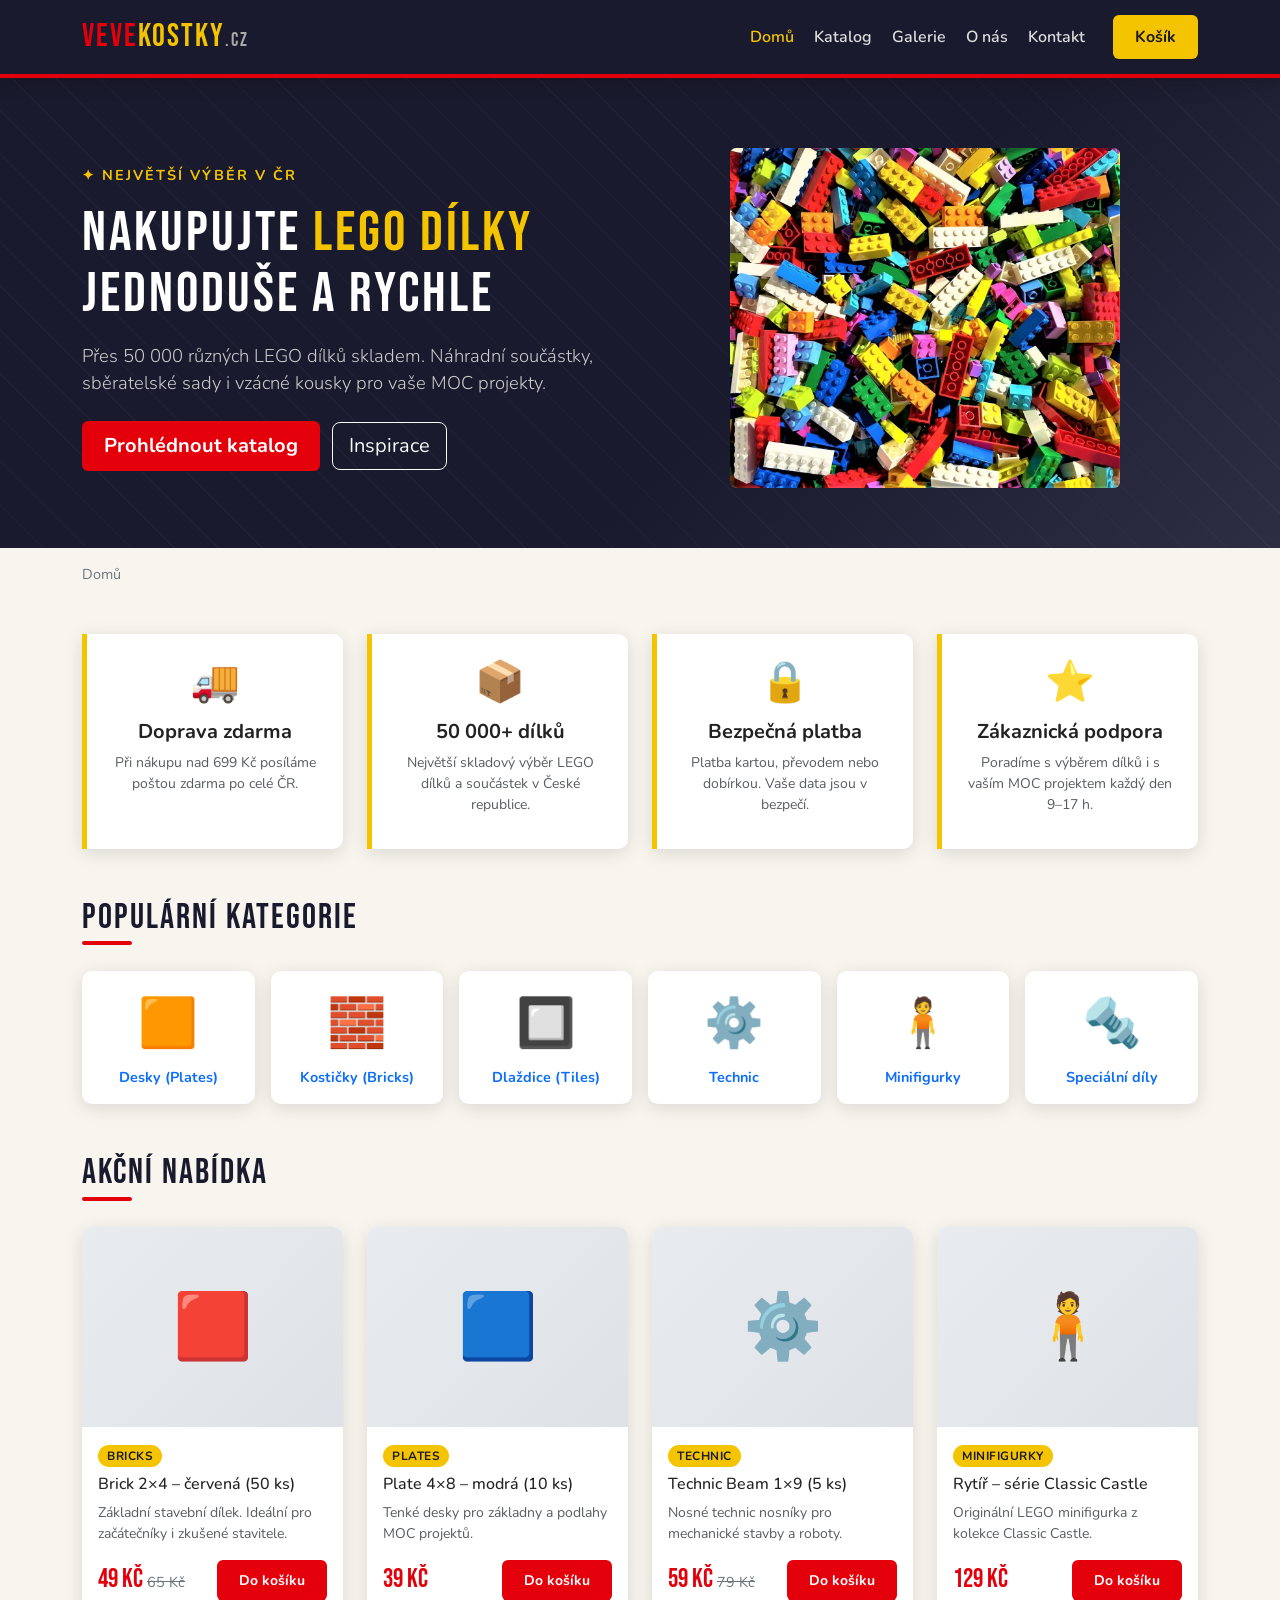
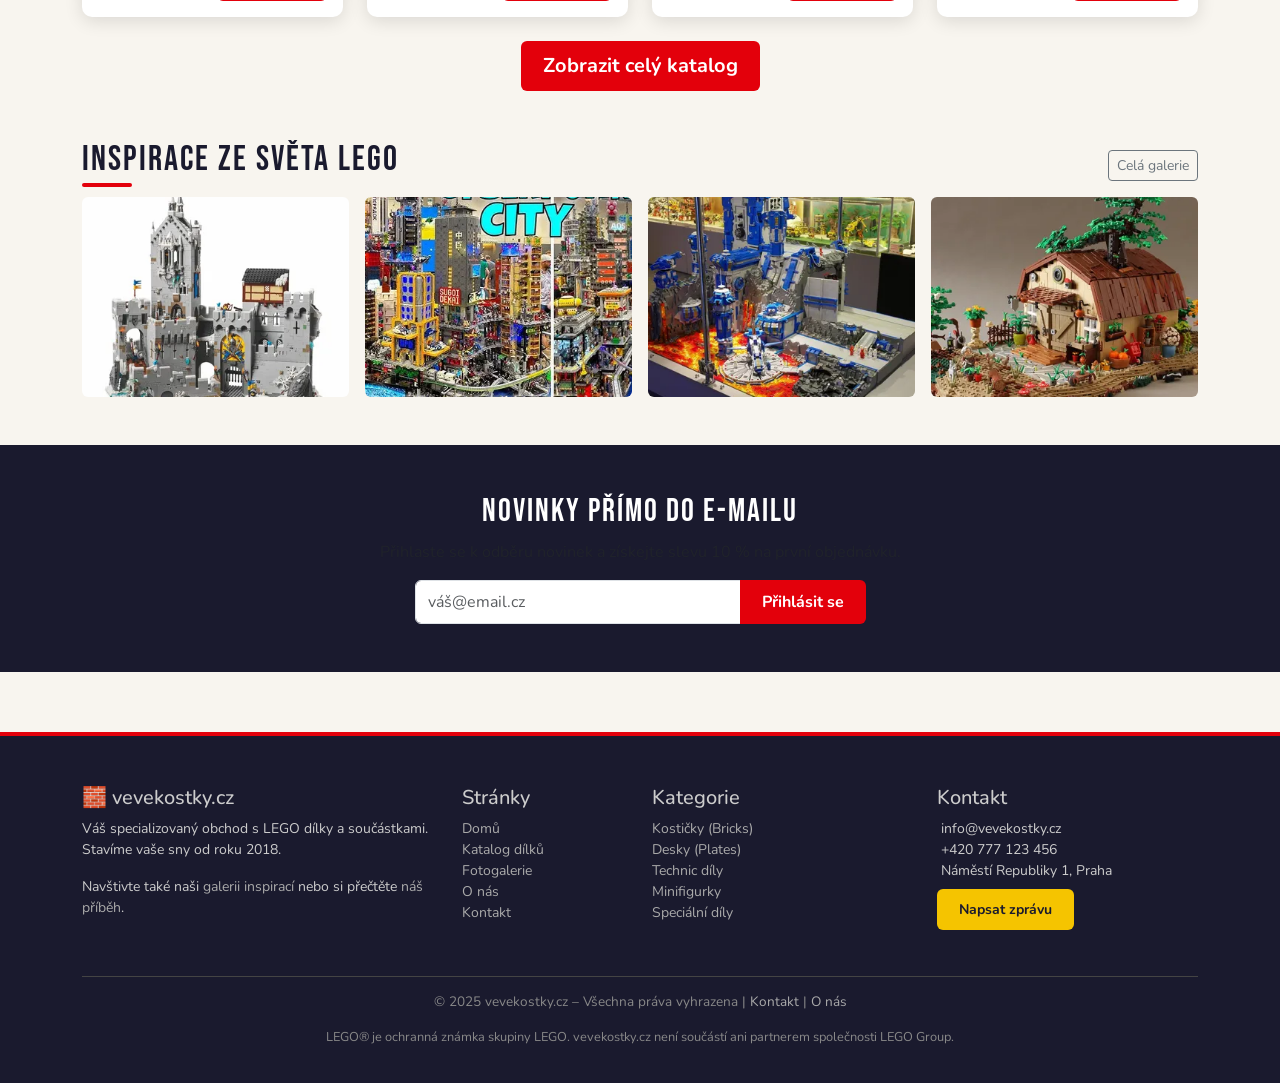
==== index.html @ d8d870cd "Initial commit" ====
<!DOCTYPE html>
<html lang="cs">
<head>
  <meta charset="UTF-8">
  <meta name="viewport" content="width=device-width, initial-scale=1.0">
  <title>vevekostky.cz – Váš obchod s LEGO dílky a sadami</title>
  <meta name="description" content="vevekostky.cz je český online obchod s LEGO dílky, náhradními součástkami a originálními sadami. Najděte dílek, který vám chybí!">
  <meta name="keywords" content="LEGO dílky, LEGO součástky, koupit LEGO, náhradní LEGO díly, vevekostky, LEGO eshop, LEGO obchod">
  <meta name="author" content="vevekostky.cz">
  <link rel="canonical" href="https://www.vevekostky.cz/index.html">

  <!-- CSS -->
  <link href="css/bootstrap.min.css" rel="stylesheet">
  <link href="css/bootstrap-icons.min.css" rel="stylesheet">
  <link href="css/style.css" rel="stylesheet">
</head>
<body>

<!-- NAVBAR -->
<nav class="navbar navbar-expand-lg sticky-top shadow">
  <div class="container">
    <a class="navbar-brand" href="index.html"><span>veve</span>kostky<small style="font-size:.6em;color:#aaa;">.cz</small></a>
    <button class="navbar-toggler bg-light" type="button" data-bs-toggle="collapse" data-bs-target="#mainNav">
      <span class="navbar-toggler-icon"></span>
    </button>
    <div class="collapse navbar-collapse" id="mainNav">
      <ul class="navbar-nav ms-auto align-items-lg-center gap-lg-1">
        <li class="nav-item"><a class="nav-link active" href="index.html"><i class="bi bi-house-door"></i> Domů</a></li>
        <li class="nav-item"><a class="nav-link" href="katalog-dilku.html"><i class="bi bi-grid"></i> Katalog</a></li>
        <li class="nav-item"><a class="nav-link" href="fotogalerie.html"><i class="bi bi-images"></i> Galerie</a></li>
        <li class="nav-item"><a class="nav-link" href="o-nas.html"><i class="bi bi-people"></i> O nás</a></li>
        <li class="nav-item"><a class="nav-link" href="kontakt.html"><i class="bi bi-envelope"></i> Kontakt</a></li>
        <li class="nav-item ms-lg-3">
          <a href="katalog-dilku.html" class="btn btn-yellow position-relative">
            <i class="bi bi-cart3"></i> Košík
            <span id="veve-cart-count" class="position-absolute top-0 start-100 translate-middle badge rounded-pill bg-danger" style="display:none;">0</span>
          </a>
        </li>
      </ul>
    </div>
  </div>
</nav>

<!-- HERO -->
<section class="hero">
  <div class="container position-relative">
    <div class="row align-items-center">
      <div class="col-lg-6">
        <p class="text-uppercase" style="color:var(--veve-yellow);font-weight:700;letter-spacing:2px;font-size:.9rem;">✦ Největší výběr v ČR</p>
        <h1>Nakupujte <span>LEGO dílky</span> jednoduše a rychle</h1>
        <p class="lead mt-3 mb-4">Přes 50 000 různých LEGO dílků skladem. Náhradní součástky, sběratelské sady i vzácné kousky pro vaše MOC projekty.</p>
        <a href="katalog-dilku.html" class="btn btn-veve btn-lg me-2"><i class="bi bi-grid-fill"></i> Prohlédnout katalog</a>
        <a href="fotogalerie.html" class="btn btn-outline-light btn-lg">Inspirace <i class="bi bi-arrow-right"></i></a>
      </div>
      <div class="col-lg-6 text-center mt-4 mt-lg-0">
        <img src="img/Dilky-lego.webp" alt="Ilustrace LEGO dílků" class="img-fluid rounded" style="max-height:340px;object-fit:contain;">
      </div>
    </div>
  </div>
</section>

<!-- BREADCRUMB -->
<div class="container mt-3">
  <nav aria-label="breadcrumb">
    <ol class="breadcrumb">
      <li class="breadcrumb-item active">Domů</li>
    </ol>
  </nav>
</div>

<!-- VÝHODY -->
<section class="container my-5">
  <div class="row g-4 text-center">
    <div class="col-sm-6 col-lg-3">
      <div class="highlight-box h-100">
        <div style="font-size:2.5rem;">🚚</div>
        <h2 class="h5 mt-2 fw-bold">Doprava zdarma</h2>
        <p class="text-muted small">Při nákupu nad 699 Kč posíláme poštou zdarma po celé ČR.</p>
      </div>
    </div>
    <div class="col-sm-6 col-lg-3">
      <div class="highlight-box h-100">
        <div style="font-size:2.5rem;">📦</div>
        <h2 class="h5 mt-2 fw-bold">50 000+ dílků</h2>
        <p class="text-muted small">Největší skladový výběr LEGO dílků a součástek v České republice.</p>
      </div>
    </div>
    <div class="col-sm-6 col-lg-3">
      <div class="highlight-box h-100">
        <div style="font-size:2.5rem;">🔒</div>
        <h2 class="h5 mt-2 fw-bold">Bezpečná platba</h2>
        <p class="text-muted small">Platba kartou, převodem nebo dobírkou. Vaše data jsou v bezpečí.</p>
      </div>
    </div>
    <div class="col-sm-6 col-lg-3">
      <div class="highlight-box h-100">
        <div style="font-size:2.5rem;">⭐</div>
        <h2 class="h5 mt-2 fw-bold">Zákaznická podpora</h2>
        <p class="text-muted small">Poradíme s výběrem dílků i s vaším MOC projektem každý den 9–17 h.</p>
      </div>
    </div>
  </div>
</section>

<!-- POPULÁRNÍ KATEGORIE -->
<section class="container my-5">
  <h2 class="section-title">Populární kategorie</h2>
  <div class="row g-3">
    <div class="col-6 col-md-4 col-lg-2">
      <a href="katalog-dilku.html?cat=plates" class="text-decoration-none">
        <div class="product-card text-center p-3">
          <div style="font-size:3rem;">🟧</div>
          <p class="fw-bold mt-2 mb-0" style="font-size:.9rem;">Desky (Plates)</p>
        </div>
      </a>
    </div>
    <div class="col-6 col-md-4 col-lg-2">
      <a href="katalog-dilku.html?cat=bricks" class="text-decoration-none">
        <div class="product-card text-center p-3">
          <div style="font-size:3rem;">🧱</div>
          <p class="fw-bold mt-2 mb-0" style="font-size:.9rem;">Kostičky (Bricks)</p>
        </div>
      </a>
    </div>
    <div class="col-6 col-md-4 col-lg-2">
      <a href="katalog-dilku.html?cat=tiles" class="text-decoration-none">
        <div class="product-card text-center p-3">
          <div style="font-size:3rem;">🔲</div>
          <p class="fw-bold mt-2 mb-0" style="font-size:.9rem;">Dlaždice (Tiles)</p>
        </div>
      </a>
    </div>
    <div class="col-6 col-md-4 col-lg-2">
      <a href="katalog-dilku.html?cat=technic" class="text-decoration-none">
        <div class="product-card text-center p-3">
          <div style="font-size:3rem;">⚙️</div>
          <p class="fw-bold mt-2 mb-0" style="font-size:.9rem;">Technic</p>
        </div>
      </a>
    </div>
    <div class="col-6 col-md-4 col-lg-2">
      <a href="katalog-dilku.html?cat=minifigs" class="text-decoration-none">
        <div class="product-card text-center p-3">
          <div style="font-size:3rem;">🧍</div>
          <p class="fw-bold mt-2 mb-0" style="font-size:.9rem;">Minifigurky</p>
        </div>
      </a>
    </div>
    <div class="col-6 col-md-4 col-lg-2">
      <a href="katalog-dilku.html?cat=special" class="text-decoration-none">
        <div class="product-card text-center p-3">
          <div style="font-size:3rem;">🔩</div>
          <p class="fw-bold mt-2 mb-0" style="font-size:.9rem;">Speciální díly</p>
        </div>
      </a>
    </div>
  </div>
</section>

<!-- AKČNÍ PRODUKTY -->
<section class="container my-5">
  <h2 class="section-title">Akční nabídka</h2>
  <div class="row g-4">

    <div class="col-sm-6 col-lg-3">
      <div class="product-card h-100">
        <div class="card-img-placeholder">🟥</div>
        <div class="p-3">
          <span class="badge-cat">Bricks</span>
          <h3 class="h6 mt-2">Brick 2×4 – červená (50 ks)</h3>
          <p class="text-muted small">Základní stavební dílek. Ideální pro začátečníky i zkušené stavitele.</p>
          <div class="d-flex align-items-center justify-content-between mt-auto">
            <div><span class="price">49 Kč</span> <span class="price-old">65 Kč</span></div>
            <button class="btn btn-veve btn-sm veve-add-to-cart">Do košíku</button>
          </div>
        </div>
      </div>
    </div>

    <div class="col-sm-6 col-lg-3">
      <div class="product-card h-100">
        <div class="card-img-placeholder">🟦</div>
        <div class="p-3">
          <span class="badge-cat">Plates</span>
          <h3 class="h6 mt-2">Plate 4×8 – modrá (10 ks)</h3>
          <p class="text-muted small">Tenké desky pro základny a podlahy MOC projektů.</p>
          <div class="d-flex align-items-center justify-content-between mt-auto">
            <div><span class="price">39 Kč</span></div>
            <button class="btn btn-veve btn-sm veve-add-to-cart">Do košíku</button>
          </div>
        </div>
      </div>
    </div>

    <div class="col-sm-6 col-lg-3">
      <div class="product-card h-100">
        <div class="card-img-placeholder">⚙️</div>
        <div class="p-3">
          <span class="badge-cat">Technic</span>
          <h3 class="h6 mt-2">Technic Beam 1×9 (5 ks)</h3>
          <p class="text-muted small">Nosné technic nosníky pro mechanické stavby a roboty.</p>
          <div class="d-flex align-items-center justify-content-between mt-auto">
            <div><span class="price">59 Kč</span> <span class="price-old">79 Kč</span></div>
            <button class="btn btn-veve btn-sm veve-add-to-cart">Do košíku</button>
          </div>
        </div>
      </div>
    </div>

    <div class="col-sm-6 col-lg-3">
      <div class="product-card h-100">
        <div class="card-img-placeholder">🧍</div>
        <div class="p-3">
          <span class="badge-cat">Minifigurky</span>
          <h3 class="h6 mt-2">Rytíř – série Classic Castle</h3>
          <p class="text-muted small">Originální LEGO minifigurka z kolekce Classic Castle.</p>
          <div class="d-flex align-items-center justify-content-between mt-auto">
            <div><span class="price">129 Kč</span></div>
            <button class="btn btn-veve btn-sm veve-add-to-cart">Do košíku</button>
          </div>
        </div>
      </div>
    </div>

  </div>
  <div class="text-center mt-4">
    <a href="katalog-dilku.html" class="btn btn-veve btn-lg">Zobrazit celý katalog <i class="bi bi-arrow-right"></i></a>
  </div>
</section>

<!-- FOTOGALERIE PREVIEW -->
<section class="container my-5">
  <div class="d-flex justify-content-between align-items-end mb-3">
    <h2 class="section-title mb-0">Inspirace ze světa LEGO</h2>
    <a href="fotogalerie.html" class="btn btn-outline-secondary btn-sm">Celá galerie <i class="bi bi-arrow-right"></i></a>
  </div>
  <div class="row g-3">
    <div class="col-6 col-md-3">
      <img class="lazy img-fluid rounded" style="width:100%;height:200px;object-fit:cover;"
           loading="lazy"
           data-src="img/gallery/thumbs/medieval-castle.webp" src="[data-uri]"
           alt="LEGO hrad – MOC stavba">
    </div>
    <div class="col-6 col-md-3">
      <img class="lazy img-fluid rounded" style="width:100%;height:200px;object-fit:cover;"
           loading="lazy"
           data-src="img/gallery/thumbs/cyberpunk-lego.webp" src="[data-uri]"
           alt="LEGO cyberpunk město">
    </div>
    <div class="col-6 col-md-3">
      <img class="lazy img-fluid rounded" style="width:100%;height:200px;object-fit:cover;"
           loading="lazy"
           data-src="img/gallery/thumbs/scifi-bastion.webp" src="[data-uri]"
           alt="LEGO vesmírná stanice">
    </div>
    <div class="col-6 col-md-3">
      <img class="lazy img-fluid rounded" style="width:100%;height:200px;object-fit:cover;"
           loading="lazy"
           data-src="img/gallery/thumbs/Garden-barn.webp" src="[data-uri]"
           alt="LEGO zahrada – podzimní MOC">
    </div>
  </div>
</section>

<!-- NEWSLETTER -->
<section class="py-5" style="background:var(--veve-dark);">
  <div class="container text-center text-white">
    <h2 style="font-family:'Bebas Neue',sans-serif;font-size:2rem;letter-spacing:2px;">Novinky přímo do e-mailu</h2>
    <p class="text-muted mb-3">Přihlaste se k odběru novinek a získejte slevu 10 % na první objednávku.</p>
    <div class="row justify-content-center">
      <div class="col-md-5">
        <div class="input-group">
          <input type="email" class="form-control" placeholder="váš@email.cz">
          <button class="btn btn-veve">Přihlásit se</button>
        </div>
      </div>
    </div>
  </div>
</section>

<!-- FOOTER -->
<footer>
  <div class="container">
    <div class="row g-4">
      <div class="col-md-4">
        <h3 class="h5">🧱 vevekostky.cz</h3>
        <p class="small">Váš specializovaný obchod s LEGO dílky a součástkami. Stavíme vaše sny od roku 2018.</p>
        <p class="small">Navštivte také naši <a href="fotogalerie.html">galerii inspirací</a> nebo si přečtěte <a href="o-nas.html">náš příběh</a>.</p>
      </div>
      <div class="col-md-2">
        <h3 class="h5">Stránky</h3>
        <ul class="list-unstyled small">
          <li><a href="index.html">Domů</a></li>
          <li><a href="katalog-dilku.html">Katalog dílků</a></li>
          <li><a href="fotogalerie.html">Fotogalerie</a></li>
          <li><a href="o-nas.html">O nás</a></li>
          <li><a href="kontakt.html">Kontakt</a></li>
        </ul>
      </div>
      <div class="col-md-3">
        <h3 class="h5">Kategorie</h3>
        <ul class="list-unstyled small">
          <li><a href="katalog-dilku.html">Kostičky (Bricks)</a></li>
          <li><a href="katalog-dilku.html">Desky (Plates)</a></li>
          <li><a href="katalog-dilku.html">Technic díly</a></li>
          <li><a href="katalog-dilku.html">Minifigurky</a></li>
          <li><a href="katalog-dilku.html">Speciální díly</a></li>
        </ul>
      </div>
      <div class="col-md-3">
        <h3 class="h5">Kontakt</h3>
        <ul class="list-unstyled small">
          <li><i class="bi bi-envelope me-1"></i> info@vevekostky.cz</li>
          <li><i class="bi bi-telephone me-1"></i> +420 777 123 456</li>
          <li><i class="bi bi-geo-alt me-1"></i> Náměstí Republiky 1, Praha</li>
          <li class="mt-2"><a href="kontakt.html" class="btn btn-sm btn-yellow">Napsat zprávu</a></li>
        </ul>
      </div>
    </div>
    <div class="footer-bottom">
      <p>&copy; 2025 vevekostky.cz – Všechna práva vyhrazena | <a href="kontakt.html">Kontakt</a> | <a href="o-nas.html">O nás</a></p>
      <p class="mt-1" style="font-size:.8rem;">LEGO® je ochranná známka skupiny LEGO. vevekostky.cz není součástí ani partnerem společnosti LEGO Group.</p>
    </div>
  </div>
</footer>

<!-- LIGHTBOX -->
<div id="veve-lightbox">
  <span class="close-btn">&times;</span>
  <img alt="Náhled obrázku">
</div>

<!-- JS -->
<script src="js/jquery-3.7.1.min.js"></script>
<script src="js/bootstrap.bundle.min.js"></script>
<script src="js/vevekostky.js"></script>

</body>
</html>
---- css/style.css ----
/* ===========================
   vevekostky.cz – Custom Styles
   =========================== */

@import url('https://fonts.googleapis.com/css2?family=Nunito:wght@400;600;700;900&family=Bebas+Neue&display=swap');

:root {
  --veve-red:    #e3000b;
  --veve-yellow: #f5c400;
  --veve-dark:   #1a1a2e;
  --veve-mid:    #2d2d44;
  --veve-light:  #f8f5ef;
  --veve-gray:   #6c757d;
  --accent:       #0077cc;
  --radius:       10px;
  --shadow:       0 4px 18px rgba(0,0,0,0.12);
}

* { box-sizing: border-box; margin: 0; padding: 0; }

body {
  font-family: 'Nunito', sans-serif;
  background: var(--veve-light);
  color: #222;
}

/* ---- NAVBAR ---- */
.navbar {
  background: var(--veve-dark) !important;
  border-bottom: 4px solid var(--veve-red);
}
.navbar-brand {
  font-family: 'Bebas Neue', sans-serif;
  font-size: 2rem;
  color: var(--veve-yellow) !important;
  letter-spacing: 2px;
}
.navbar-brand span { color: var(--veve-red); }
.nav-link { color: #ddd !important; font-weight: 600; transition: color .2s; }
.nav-link:hover, .nav-link.active { color: var(--veve-yellow) !important; }

/* ---- HERO ---- */
.hero {
  background: linear-gradient(135deg, var(--veve-dark) 60%, var(--veve-mid) 100%);
  color: white;
  padding: 70px 0 60px;
  position: relative;
  overflow: hidden;
}
.hero::before {
  content: '';
  position: absolute; inset: 0;
  background: repeating-linear-gradient(
    45deg,
    transparent, transparent 30px,
    rgba(255,255,255,.03) 30px, rgba(255,255,255,.03) 31px
  );
}
.hero h1 {
  font-family: 'Bebas Neue', sans-serif;
  font-size: 3.5rem;
  letter-spacing: 3px;
  line-height: 1.1;
}
.hero h1 span { color: var(--veve-yellow); }
.hero p.lead { color: #ccc; font-size: 1.15rem; }

/* ---- BADGE / TAG ---- */
.badge-cat {
  background: var(--veve-yellow);
  color: var(--veve-dark);
  font-weight: 700;
  font-size: .75rem;
  padding: 3px 9px;
  border-radius: 20px;
  text-transform: uppercase;
  letter-spacing: .5px;
}

/* ---- PRODUCT CARD ---- */
.product-card {
  border: none;
  border-radius: var(--radius);
  box-shadow: var(--shadow);
  transition: transform .25s, box-shadow .25s;
  overflow: hidden;
  background: white;
}
.product-card:hover {
  transform: translateY(-6px);
  box-shadow: 0 10px 30px rgba(0,0,0,0.18);
}
.product-card .card-img-top {
  height: 200px;
  object-fit: cover;
  background: #eee;
}
.product-card .card-img-placeholder {
  height: 200px;
  display: flex;
  align-items: center;
  justify-content: center;
  font-size: 4rem;
  background: linear-gradient(135deg, #e9ecef, #dee2e6);
}
.price {
  font-family: 'Bebas Neue', sans-serif;
  font-size: 1.6rem;
  color: var(--veve-red);
}
.price-old {
  font-size: .9rem;
  color: var(--veve-gray);
  text-decoration: line-through;
}

/* ---- SECTION TITLE ---- */
.section-title {
  font-family: 'Bebas Neue', sans-serif;
  font-size: 2.2rem;
  letter-spacing: 2px;
  color: var(--veve-dark);
  position: relative;
  display: inline-block;
  margin-bottom: 2rem;
}
.section-title::after {
  content: '';
  position: absolute;
  bottom: -6px; left: 0;
  width: 50px; height: 4px;
  background: var(--veve-red);
  border-radius: 2px;
}

/* ---- GALLERY GRID ---- */
.gallery-grid {
  display: grid;
  grid-template-columns: repeat(auto-fill, minmax(180px, 1fr));
  gap: 12px;
}
.gallery-thumb {
  aspect-ratio: 1;
  object-fit: cover;
  border-radius: 8px;
  cursor: pointer;
  transition: transform .2s, opacity .2s;
  width: 100%;
}
.gallery-thumb:hover { transform: scale(1.05); opacity: .9; }

/* ---- FOOTER ---- */
footer {
  background: var(--veve-dark);
  color: #ccc;
  padding: 50px 0 20px;
  margin-top: 60px;
  border-top: 4px solid var(--veve-red);
}
footer h5 {
  font-family: 'Bebas Neue', sans-serif;
  font-size: 1.3rem;
  letter-spacing: 1px;
  color: var(--veve-yellow);
  margin-bottom: .8rem;
}
footer a { color: #aaa; text-decoration: none; transition: color .2s; }
footer a:hover { color: var(--veve-yellow); }
footer .footer-bottom {
  border-top: 1px solid #444;
  padding-top: 15px;
  margin-top: 30px;
  font-size: .85rem;
  color: #888;
  text-align: center;
}

/* ---- BREADCRUMB ---- */
.breadcrumb { background: transparent; padding: 0; font-size: .9rem; }
.breadcrumb-item a { color: var(--accent); }
.breadcrumb-item.active { color: var(--veve-gray); }

/* ---- BTN ---- */
.btn-veve {
  background: var(--veve-red);
  color: white;
  font-weight: 700;
  border: none;
  border-radius: 6px;
  padding: 10px 22px;
  transition: background .2s, transform .1s;
}
.btn-veve:hover { background: #b8000a; color: white; transform: translateY(-1px); }
.btn-yellow {
  background: var(--veve-yellow);
  color: var(--veve-dark);
  font-weight: 700;
  border: none;
  border-radius: 6px;
  padding: 10px 22px;
  transition: background .2s;
}
.btn-yellow:hover { background: #d4a900; color: var(--veve-dark); }

/* ---- LIGHTBOX OVERLAY ---- */
#veve-lightbox {
  display: none;
  position: fixed; inset: 0;
  background: rgba(0,0,0,.92);
  z-index: 9999;
  align-items: center;
  justify-content: center;
  flex-direction: column;
}
#veve-lightbox.active { display: flex; }
#veve-lightbox img {
  max-width: 90vw;
  max-height: 85vh;
  border-radius: 8px;
  box-shadow: 0 0 60px rgba(0,0,0,.6);
}
#veve-lightbox .close-btn {
  position: absolute;
  top: 20px; right: 30px;
  font-size: 2rem;
  color: white;
  cursor: pointer;
  line-height: 1;
}

/* ---- MISC ---- */
.highlight-box {
  background: white;
  border-left: 5px solid var(--veve-yellow);
  border-radius: 0 var(--radius) var(--radius) 0;
  padding: 18px 22px;
  box-shadow: var(--shadow);
}
.tag-list .badge { margin: 2px; font-size: .8rem; }
.lazy { opacity: 0; transition: opacity .4s; }
.lazy.loaded { opacity: 1; }
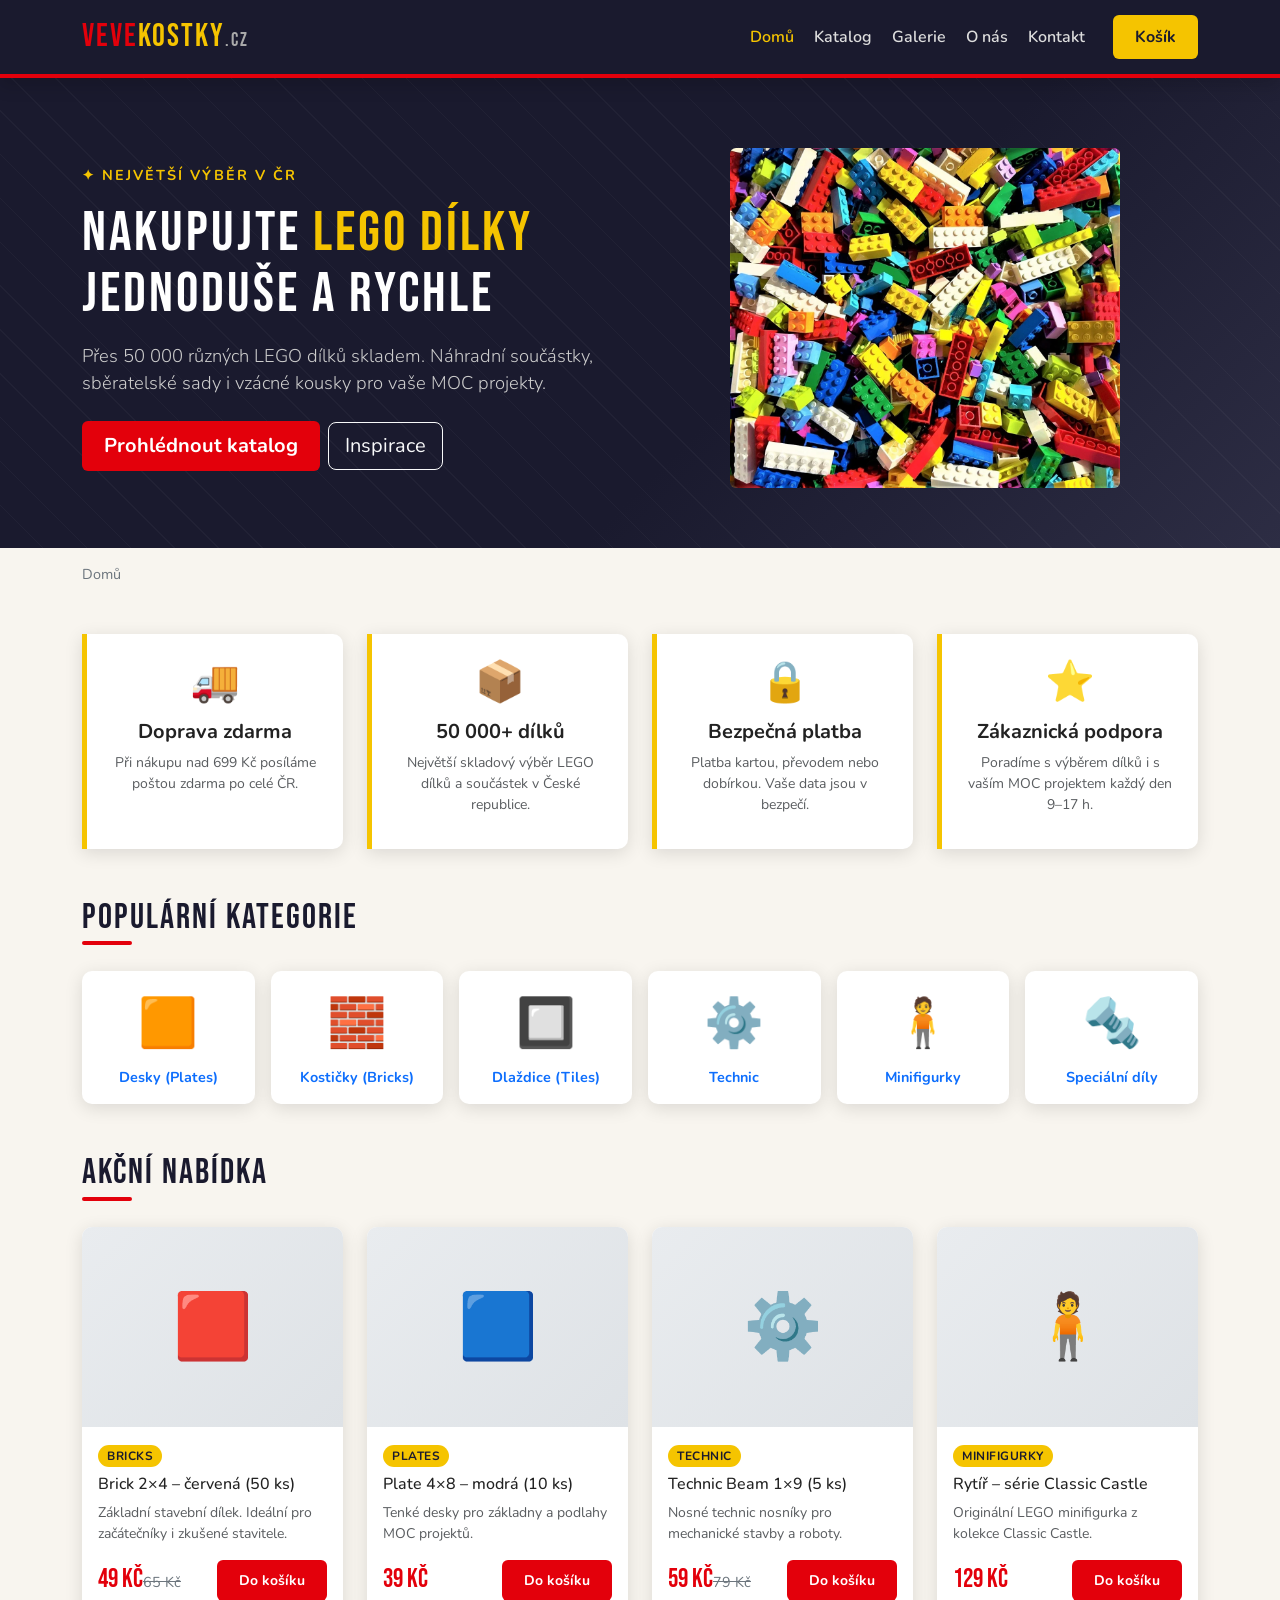
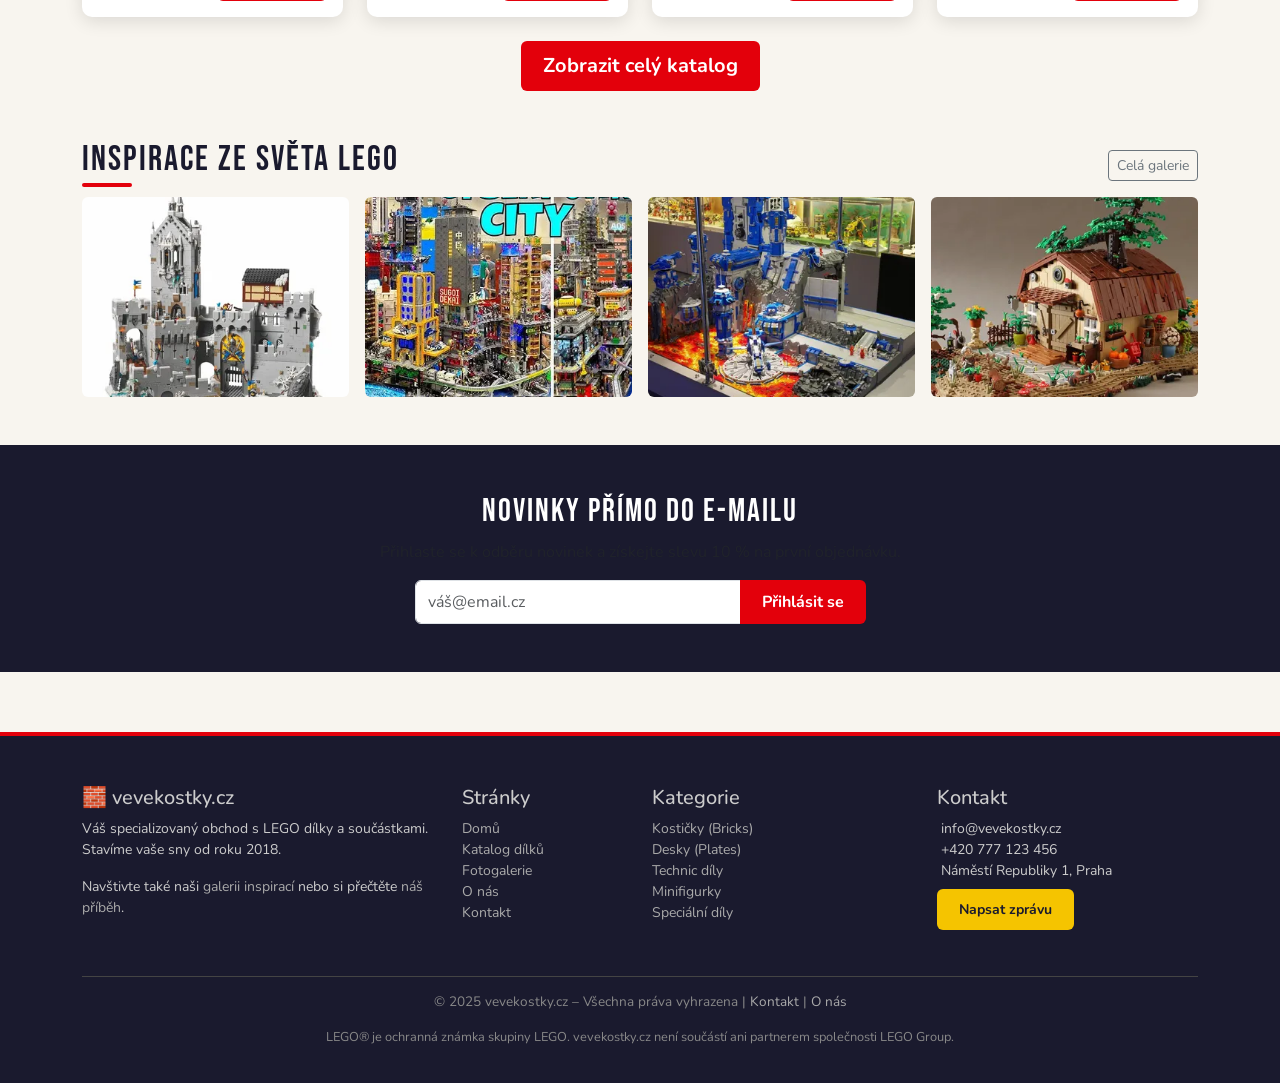
==== commit 82e45ea8: "Update" ====
--- a/index.html
+++ b/index.html
@@ -1,339 +1,5 @@
-<!DOCTYPE html>
-<html lang="cs">
-<head>
-  <meta charset="UTF-8">
-  <meta name="viewport" content="width=device-width, initial-scale=1.0">
-  <title>vevekostky.cz – Váš obchod s LEGO dílky a sadami</title>
-  <meta name="description" content="vevekostky.cz je český online obchod s LEGO dílky, náhradními součástkami a originálními sadami. Najděte dílek, který vám chybí!">
-  <meta name="keywords" content="LEGO dílky, LEGO součástky, koupit LEGO, náhradní LEGO díly, vevekostky, LEGO eshop, LEGO obchod">
-  <meta name="author" content="vevekostky.cz">
-  <link rel="canonical" href="https://www.vevekostky.cz/index.html">
+<!doctype html><html lang=cs><head><meta charset=UTF-8><meta content="width=device-width,initial-scale=1.0" name=viewport><title>vevekostky.cz – Váš obchod s LEGO dílky a sadami</title><meta content="vevekostky.cz je český online obchod s LEGO dílky, náhradními součástkami a originálními sadami. Najděte dílek, který vám chybí!" name=description><meta content="LEGO dílky, LEGO součástky, koupit LEGO, náhradní LEGO díly, vevekostky, LEGO eshop, LEGO obchod" name=keywords><meta content=vevekostky.cz name=author><link href=https://e-maja.github.io/vevekostky/index.html rel=canonical><link href=css/bootstrap.min.css rel=stylesheet><link href=css/bootstrap-icons.min.css rel=stylesheet><link href=css/style.min.css rel=stylesheet><script src="https://www.googletagmanager.com/gtag/js?id=G-S69HRTEMBJ" async></script><script>window.dataLayer = window.dataLayer || [];
+  function gtag(){dataLayer.push(arguments);}
+  gtag('js', new Date());
 
-  <!-- CSS -->
-  <link href="css/bootstrap.min.css" rel="stylesheet">
-  <link href="css/bootstrap-icons.min.css" rel="stylesheet">
-  <link href="css/style.css" rel="stylesheet">
-</head>
-<body>
-
-<!-- NAVBAR -->
-<nav class="navbar navbar-expand-lg sticky-top shadow">
-  <div class="container">
-    <a class="navbar-brand" href="index.html"><span>veve</span>kostky<small style="font-size:.6em;color:#aaa;">.cz</small></a>
-    <button class="navbar-toggler bg-light" type="button" data-bs-toggle="collapse" data-bs-target="#mainNav">
-      <span class="navbar-toggler-icon"></span>
-    </button>
-    <div class="collapse navbar-collapse" id="mainNav">
-      <ul class="navbar-nav ms-auto align-items-lg-center gap-lg-1">
-        <li class="nav-item"><a class="nav-link active" href="index.html"><i class="bi bi-house-door"></i> Domů</a></li>
-        <li class="nav-item"><a class="nav-link" href="katalog-dilku.html"><i class="bi bi-grid"></i> Katalog</a></li>
-        <li class="nav-item"><a class="nav-link" href="fotogalerie.html"><i class="bi bi-images"></i> Galerie</a></li>
-        <li class="nav-item"><a class="nav-link" href="o-nas.html"><i class="bi bi-people"></i> O nás</a></li>
-        <li class="nav-item"><a class="nav-link" href="kontakt.html"><i class="bi bi-envelope"></i> Kontakt</a></li>
-        <li class="nav-item ms-lg-3">
-          <a href="katalog-dilku.html" class="btn btn-yellow position-relative">
-            <i class="bi bi-cart3"></i> Košík
-            <span id="veve-cart-count" class="position-absolute top-0 start-100 translate-middle badge rounded-pill bg-danger" style="display:none;">0</span>
-          </a>
-        </li>
-      </ul>
-    </div>
-  </div>
-</nav>
-
-<!-- HERO -->
-<section class="hero">
-  <div class="container position-relative">
-    <div class="row align-items-center">
-      <div class="col-lg-6">
-        <p class="text-uppercase" style="color:var(--veve-yellow);font-weight:700;letter-spacing:2px;font-size:.9rem;">✦ Největší výběr v ČR</p>
-        <h1>Nakupujte <span>LEGO dílky</span> jednoduše a rychle</h1>
-        <p class="lead mt-3 mb-4">Přes 50 000 různých LEGO dílků skladem. Náhradní součástky, sběratelské sady i vzácné kousky pro vaše MOC projekty.</p>
-        <a href="katalog-dilku.html" class="btn btn-veve btn-lg me-2"><i class="bi bi-grid-fill"></i> Prohlédnout katalog</a>
-        <a href="fotogalerie.html" class="btn btn-outline-light btn-lg">Inspirace <i class="bi bi-arrow-right"></i></a>
-      </div>
-      <div class="col-lg-6 text-center mt-4 mt-lg-0">
-        <img src="img/Dilky-lego.webp" alt="Ilustrace LEGO dílků" class="img-fluid rounded" style="max-height:340px;object-fit:contain;">
-      </div>
-    </div>
-  </div>
-</section>
-
-<!-- BREADCRUMB -->
-<div class="container mt-3">
-  <nav aria-label="breadcrumb">
-    <ol class="breadcrumb">
-      <li class="breadcrumb-item active">Domů</li>
-    </ol>
-  </nav>
-</div>
-
-<!-- VÝHODY -->
-<section class="container my-5">
-  <div class="row g-4 text-center">
-    <div class="col-sm-6 col-lg-3">
-      <div class="highlight-box h-100">
-        <div style="font-size:2.5rem;">🚚</div>
-        <h2 class="h5 mt-2 fw-bold">Doprava zdarma</h2>
-        <p class="text-muted small">Při nákupu nad 699 Kč posíláme poštou zdarma po celé ČR.</p>
-      </div>
-    </div>
-    <div class="col-sm-6 col-lg-3">
-      <div class="highlight-box h-100">
-        <div style="font-size:2.5rem;">📦</div>
-        <h2 class="h5 mt-2 fw-bold">50 000+ dílků</h2>
-        <p class="text-muted small">Největší skladový výběr LEGO dílků a součástek v České republice.</p>
-      </div>
-    </div>
-    <div class="col-sm-6 col-lg-3">
-      <div class="highlight-box h-100">
-        <div style="font-size:2.5rem;">🔒</div>
-        <h2 class="h5 mt-2 fw-bold">Bezpečná platba</h2>
-        <p class="text-muted small">Platba kartou, převodem nebo dobírkou. Vaše data jsou v bezpečí.</p>
-      </div>
-    </div>
-    <div class="col-sm-6 col-lg-3">
-      <div class="highlight-box h-100">
-        <div style="font-size:2.5rem;">⭐</div>
-        <h2 class="h5 mt-2 fw-bold">Zákaznická podpora</h2>
-        <p class="text-muted small">Poradíme s výběrem dílků i s vaším MOC projektem každý den 9–17 h.</p>
-      </div>
-    </div>
-  </div>
-</section>
-
-<!-- POPULÁRNÍ KATEGORIE -->
-<section class="container my-5">
-  <h2 class="section-title">Populární kategorie</h2>
-  <div class="row g-3">
-    <div class="col-6 col-md-4 col-lg-2">
-      <a href="katalog-dilku.html?cat=plates" class="text-decoration-none">
-        <div class="product-card text-center p-3">
-          <div style="font-size:3rem;">🟧</div>
-          <p class="fw-bold mt-2 mb-0" style="font-size:.9rem;">Desky (Plates)</p>
-        </div>
-      </a>
-    </div>
-    <div class="col-6 col-md-4 col-lg-2">
-      <a href="katalog-dilku.html?cat=bricks" class="text-decoration-none">
-        <div class="product-card text-center p-3">
-          <div style="font-size:3rem;">🧱</div>
-          <p class="fw-bold mt-2 mb-0" style="font-size:.9rem;">Kostičky (Bricks)</p>
-        </div>
-      </a>
-    </div>
-    <div class="col-6 col-md-4 col-lg-2">
-      <a href="katalog-dilku.html?cat=tiles" class="text-decoration-none">
-        <div class="product-card text-center p-3">
-          <div style="font-size:3rem;">🔲</div>
-          <p class="fw-bold mt-2 mb-0" style="font-size:.9rem;">Dlaždice (Tiles)</p>
-        </div>
-      </a>
-    </div>
-    <div class="col-6 col-md-4 col-lg-2">
-      <a href="katalog-dilku.html?cat=technic" class="text-decoration-none">
-        <div class="product-card text-center p-3">
-          <div style="font-size:3rem;">⚙️</div>
-          <p class="fw-bold mt-2 mb-0" style="font-size:.9rem;">Technic</p>
-        </div>
-      </a>
-    </div>
-    <div class="col-6 col-md-4 col-lg-2">
-      <a href="katalog-dilku.html?cat=minifigs" class="text-decoration-none">
-        <div class="product-card text-center p-3">
-          <div style="font-size:3rem;">🧍</div>
-          <p class="fw-bold mt-2 mb-0" style="font-size:.9rem;">Minifigurky</p>
-        </div>
-      </a>
-    </div>
-    <div class="col-6 col-md-4 col-lg-2">
-      <a href="katalog-dilku.html?cat=special" class="text-decoration-none">
-        <div class="product-card text-center p-3">
-          <div style="font-size:3rem;">🔩</div>
-          <p class="fw-bold mt-2 mb-0" style="font-size:.9rem;">Speciální díly</p>
-        </div>
-      </a>
-    </div>
-  </div>
-</section>
-
-<!-- AKČNÍ PRODUKTY -->
-<section class="container my-5">
-  <h2 class="section-title">Akční nabídka</h2>
-  <div class="row g-4">
-
-    <div class="col-sm-6 col-lg-3">
-      <div class="product-card h-100">
-        <div class="card-img-placeholder">🟥</div>
-        <div class="p-3">
-          <span class="badge-cat">Bricks</span>
-          <h3 class="h6 mt-2">Brick 2×4 – červená (50 ks)</h3>
-          <p class="text-muted small">Základní stavební dílek. Ideální pro začátečníky i zkušené stavitele.</p>
-          <div class="d-flex align-items-center justify-content-between mt-auto">
-            <div><span class="price">49 Kč</span> <span class="price-old">65 Kč</span></div>
-            <button class="btn btn-veve btn-sm veve-add-to-cart">Do košíku</button>
-          </div>
-        </div>
-      </div>
-    </div>
-
-    <div class="col-sm-6 col-lg-3">
-      <div class="product-card h-100">
-        <div class="card-img-placeholder">🟦</div>
-        <div class="p-3">
-          <span class="badge-cat">Plates</span>
-          <h3 class="h6 mt-2">Plate 4×8 – modrá (10 ks)</h3>
-          <p class="text-muted small">Tenké desky pro základny a podlahy MOC projektů.</p>
-          <div class="d-flex align-items-center justify-content-between mt-auto">
-            <div><span class="price">39 Kč</span></div>
-            <button class="btn btn-veve btn-sm veve-add-to-cart">Do košíku</button>
-          </div>
-        </div>
-      </div>
-    </div>
-
-    <div class="col-sm-6 col-lg-3">
-      <div class="product-card h-100">
-        <div class="card-img-placeholder">⚙️</div>
-        <div class="p-3">
-          <span class="badge-cat">Technic</span>
-          <h3 class="h6 mt-2">Technic Beam 1×9 (5 ks)</h3>
-          <p class="text-muted small">Nosné technic nosníky pro mechanické stavby a roboty.</p>
-          <div class="d-flex align-items-center justify-content-between mt-auto">
-            <div><span class="price">59 Kč</span> <span class="price-old">79 Kč</span></div>
-            <button class="btn btn-veve btn-sm veve-add-to-cart">Do košíku</button>
-          </div>
-        </div>
-      </div>
-    </div>
-
-    <div class="col-sm-6 col-lg-3">
-      <div class="product-card h-100">
-        <div class="card-img-placeholder">🧍</div>
-        <div class="p-3">
-          <span class="badge-cat">Minifigurky</span>
-          <h3 class="h6 mt-2">Rytíř – série Classic Castle</h3>
-          <p class="text-muted small">Originální LEGO minifigurka z kolekce Classic Castle.</p>
-          <div class="d-flex align-items-center justify-content-between mt-auto">
-            <div><span class="price">129 Kč</span></div>
-            <button class="btn btn-veve btn-sm veve-add-to-cart">Do košíku</button>
-          </div>
-        </div>
-      </div>
-    </div>
-
-  </div>
-  <div class="text-center mt-4">
-    <a href="katalog-dilku.html" class="btn btn-veve btn-lg">Zobrazit celý katalog <i class="bi bi-arrow-right"></i></a>
-  </div>
-</section>
-
-<!-- FOTOGALERIE PREVIEW -->
-<section class="container my-5">
-  <div class="d-flex justify-content-between align-items-end mb-3">
-    <h2 class="section-title mb-0">Inspirace ze světa LEGO</h2>
-    <a href="fotogalerie.html" class="btn btn-outline-secondary btn-sm">Celá galerie <i class="bi bi-arrow-right"></i></a>
-  </div>
-  <div class="row g-3">
-    <div class="col-6 col-md-3">
-      <img class="lazy img-fluid rounded" style="width:100%;height:200px;object-fit:cover;"
-           loading="lazy"
-           data-src="img/gallery/thumbs/medieval-castle.webp" src="[data-uri]"
-           alt="LEGO hrad – MOC stavba">
-    </div>
-    <div class="col-6 col-md-3">
-      <img class="lazy img-fluid rounded" style="width:100%;height:200px;object-fit:cover;"
-           loading="lazy"
-           data-src="img/gallery/thumbs/cyberpunk-lego.webp" src="[data-uri]"
-           alt="LEGO cyberpunk město">
-    </div>
-    <div class="col-6 col-md-3">
-      <img class="lazy img-fluid rounded" style="width:100%;height:200px;object-fit:cover;"
-           loading="lazy"
-           data-src="img/gallery/thumbs/scifi-bastion.webp" src="[data-uri]"
-           alt="LEGO vesmírná stanice">
-    </div>
-    <div class="col-6 col-md-3">
-      <img class="lazy img-fluid rounded" style="width:100%;height:200px;object-fit:cover;"
-           loading="lazy"
-           data-src="img/gallery/thumbs/Garden-barn.webp" src="[data-uri]"
-           alt="LEGO zahrada – podzimní MOC">
-    </div>
-  </div>
-</section>
-
-<!-- NEWSLETTER -->
-<section class="py-5" style="background:var(--veve-dark);">
-  <div class="container text-center text-white">
-    <h2 style="font-family:'Bebas Neue',sans-serif;font-size:2rem;letter-spacing:2px;">Novinky přímo do e-mailu</h2>
-    <p class="text-muted mb-3">Přihlaste se k odběru novinek a získejte slevu 10 % na první objednávku.</p>
-    <div class="row justify-content-center">
-      <div class="col-md-5">
-        <div class="input-group">
-          <input type="email" class="form-control" placeholder="váš@email.cz">
-          <button class="btn btn-veve">Přihlásit se</button>
-        </div>
-      </div>
-    </div>
-  </div>
-</section>
-
-<!-- FOOTER -->
-<footer>
-  <div class="container">
-    <div class="row g-4">
-      <div class="col-md-4">
-        <h3 class="h5">🧱 vevekostky.cz</h3>
-        <p class="small">Váš specializovaný obchod s LEGO dílky a součástkami. Stavíme vaše sny od roku 2018.</p>
-        <p class="small">Navštivte také naši <a href="fotogalerie.html">galerii inspirací</a> nebo si přečtěte <a href="o-nas.html">náš příběh</a>.</p>
-      </div>
-      <div class="col-md-2">
-        <h3 class="h5">Stránky</h3>
-        <ul class="list-unstyled small">
-          <li><a href="index.html">Domů</a></li>
-          <li><a href="katalog-dilku.html">Katalog dílků</a></li>
-          <li><a href="fotogalerie.html">Fotogalerie</a></li>
-          <li><a href="o-nas.html">O nás</a></li>
-          <li><a href="kontakt.html">Kontakt</a></li>
-        </ul>
-      </div>
-      <div class="col-md-3">
-        <h3 class="h5">Kategorie</h3>
-        <ul class="list-unstyled small">
-          <li><a href="katalog-dilku.html">Kostičky (Bricks)</a></li>
-          <li><a href="katalog-dilku.html">Desky (Plates)</a></li>
-          <li><a href="katalog-dilku.html">Technic díly</a></li>
-          <li><a href="katalog-dilku.html">Minifigurky</a></li>
-          <li><a href="katalog-dilku.html">Speciální díly</a></li>
-        </ul>
-      </div>
-      <div class="col-md-3">
-        <h3 class="h5">Kontakt</h3>
-        <ul class="list-unstyled small">
-          <li><i class="bi bi-envelope me-1"></i> info@vevekostky.cz</li>
-          <li><i class="bi bi-telephone me-1"></i> +420 777 123 456</li>
-          <li><i class="bi bi-geo-alt me-1"></i> Náměstí Republiky 1, Praha</li>
-          <li class="mt-2"><a href="kontakt.html" class="btn btn-sm btn-yellow">Napsat zprávu</a></li>
-        </ul>
-      </div>
-    </div>
-    <div class="footer-bottom">
-      <p>&copy; 2025 vevekostky.cz – Všechna práva vyhrazena | <a href="kontakt.html">Kontakt</a> | <a href="o-nas.html">O nás</a></p>
-      <p class="mt-1" style="font-size:.8rem;">LEGO® je ochranná známka skupiny LEGO. vevekostky.cz není součástí ani partnerem společnosti LEGO Group.</p>
-    </div>
-  </div>
-</footer>
-
-<!-- LIGHTBOX -->
-<div id="veve-lightbox">
-  <span class="close-btn">&times;</span>
-  <img alt="Náhled obrázku">
-</div>
-
-<!-- JS -->
-<script src="js/jquery-3.7.1.min.js"></script>
-<script src="js/bootstrap.bundle.min.js"></script>
-<script src="js/vevekostky.js"></script>
-
-</body>
-</html>
+  gtag('config', 'G-S69HRTEMBJ');</script><body><nav class="navbar navbar-expand-lg sticky-top shadow"><div class=container><a class=navbar-brand href=index.html><span>veve</span>kostky<small style=font-size:.6em;color:#aaa;>.cz</small></a><button class="navbar-toggler bg-light" data-bs-target=#mainNav data-bs-toggle=collapse type=button><span class=navbar-toggler-icon></span></button><div class="collapse navbar-collapse" id=mainNav><ul class="navbar-nav ms-auto align-items-lg-center gap-lg-1"><li class=nav-item><a class="nav-link active" href=index.html><i class="bi bi-house-door"></i> Domů</a><li class=nav-item><a class=nav-link href=katalog-dilku.html><i class="bi bi-grid"></i> Katalog</a><li class=nav-item><a class=nav-link href=fotogalerie.html><i class="bi bi-images"></i> Galerie</a><li class=nav-item><a class=nav-link href=o-nas.html><i class="bi bi-people"></i> O nás</a><li class=nav-item><a class=nav-link href=kontakt.html><i class="bi bi-envelope"></i> Kontakt</a><li class="nav-item ms-lg-3"><a class="btn btn-yellow position-relative" href=katalog-dilku.html> <i class="bi bi-cart3"></i> Košík <span class="position-absolute top-0 start-100 translate-middle badge rounded-pill bg-danger" id=veve-cart-count style=display:none;>0</span> </a></ul></div></div></nav><section class=hero><div class="container position-relative"><div class="row align-items-center"><div class=col-lg-6><p class=text-uppercase style=color:var(--veve-yellow);font-weight:700;letter-spacing:2px;font-size:.9rem;>✦ Největší výběr v ČR<h1>Nakupujte <span>LEGO dílky</span> jednoduše a rychle</h1><p class="lead mt-3 mb-4">Přes 50 000 různých LEGO dílků skladem. Náhradní součástky, sběratelské sady i vzácné kousky pro vaše MOC projekty.</p><a class="btn btn-veve btn-lg me-2" href=katalog-dilku.html><i class="bi bi-grid-fill"></i> Prohlédnout katalog</a><a class="btn btn-outline-light btn-lg" href=fotogalerie.html>Inspirace <i class="bi bi-arrow-right"></i></a></div><div class="col-lg-6 text-center mt-4 mt-lg-0"><img alt="Ilustrace LEGO dílků" class="img-fluid rounded" src=img/Dilky-lego.webp style=max-height:340px;object-fit:contain;></div></div></div></section><div class="container mt-3"><nav aria-label=breadcrumb><ol class=breadcrumb><li class="breadcrumb-item active">Domů</ol></nav></div><section class="container my-5"><div class="row g-4 text-center"><div class="col-sm-6 col-lg-3"><div class="highlight-box h-100"><div style=font-size:2.5rem;>🚚</div><h2 class="h5 mt-2 fw-bold">Doprava zdarma</h2><p class="text-muted small">Při nákupu nad 699 Kč posíláme poštou zdarma po celé ČR.</div></div><div class="col-sm-6 col-lg-3"><div class="highlight-box h-100"><div style=font-size:2.5rem;>📦</div><h2 class="h5 mt-2 fw-bold">50 000+ dílků</h2><p class="text-muted small">Největší skladový výběr LEGO dílků a součástek v České republice.</div></div><div class="col-sm-6 col-lg-3"><div class="highlight-box h-100"><div style=font-size:2.5rem;>🔒</div><h2 class="h5 mt-2 fw-bold">Bezpečná platba</h2><p class="text-muted small">Platba kartou, převodem nebo dobírkou. Vaše data jsou v bezpečí.</div></div><div class="col-sm-6 col-lg-3"><div class="highlight-box h-100"><div style=font-size:2.5rem;>⭐</div><h2 class="h5 mt-2 fw-bold">Zákaznická podpora</h2><p class="text-muted small">Poradíme s výběrem dílků i s vaším MOC projektem každý den 9–17 h.</div></div></div></section><section class="container my-5"><h2 class=section-title>Populární kategorie</h2><div class="row g-3"><div class="col-6 col-md-4 col-lg-2"><a href="katalog-dilku.html?cat=plates" class=text-decoration-none> <div class="product-card text-center p-3"><div style=font-size:3rem;>🟧</div><p class="fw-bold mt-2 mb-0" style=font-size:.9rem;>Desky (Plates)</div> </a></div><div class="col-6 col-md-4 col-lg-2"><a href="katalog-dilku.html?cat=bricks" class=text-decoration-none> <div class="product-card text-center p-3"><div style=font-size:3rem;>🧱</div><p class="fw-bold mt-2 mb-0" style=font-size:.9rem;>Kostičky (Bricks)</div> </a></div><div class="col-6 col-md-4 col-lg-2"><a href="katalog-dilku.html?cat=tiles" class=text-decoration-none> <div class="product-card text-center p-3"><div style=font-size:3rem;>🔲</div><p class="fw-bold mt-2 mb-0" style=font-size:.9rem;>Dlaždice (Tiles)</div> </a></div><div class="col-6 col-md-4 col-lg-2"><a href="katalog-dilku.html?cat=technic" class=text-decoration-none> <div class="product-card text-center p-3"><div style=font-size:3rem;>⚙️</div><p class="fw-bold mt-2 mb-0" style=font-size:.9rem;>Technic</div> </a></div><div class="col-6 col-md-4 col-lg-2"><a href="katalog-dilku.html?cat=minifigs" class=text-decoration-none> <div class="product-card text-center p-3"><div style=font-size:3rem;>🧍</div><p class="fw-bold mt-2 mb-0" style=font-size:.9rem;>Minifigurky</div> </a></div><div class="col-6 col-md-4 col-lg-2"><a href="katalog-dilku.html?cat=special" class=text-decoration-none> <div class="product-card text-center p-3"><div style=font-size:3rem;>🔩</div><p class="fw-bold mt-2 mb-0" style=font-size:.9rem;>Speciální díly</div> </a></div></div></section><section class="container my-5"><h2 class=section-title>Akční nabídka</h2><div class="row g-4"><div class="col-sm-6 col-lg-3"><div class="product-card h-100"><div class=card-img-placeholder>🟥</div><div class=p-3><span class=badge-cat>Bricks</span><h3 class="h6 mt-2">Brick 2×4 – červená (50 ks)</h3><p class="text-muted small">Základní stavební dílek. Ideální pro začátečníky i zkušené stavitele.<div class="d-flex align-items-center justify-content-between mt-auto"><div><span class=price>49 Kč</span><span class=price-old>65 Kč</span></div><button class="btn btn-veve btn-sm veve-add-to-cart">Do košíku</button></div></div></div></div><div class="col-sm-6 col-lg-3"><div class="product-card h-100"><div class=card-img-placeholder>🟦</div><div class=p-3><span class=badge-cat>Plates</span><h3 class="h6 mt-2">Plate 4×8 – modrá (10 ks)</h3><p class="text-muted small">Tenké desky pro základny a podlahy MOC projektů.<div class="d-flex align-items-center justify-content-between mt-auto"><div><span class=price>39 Kč</span></div><button class="btn btn-veve btn-sm veve-add-to-cart">Do košíku</button></div></div></div></div><div class="col-sm-6 col-lg-3"><div class="product-card h-100"><div class=card-img-placeholder>⚙️</div><div class=p-3><span class=badge-cat>Technic</span><h3 class="h6 mt-2">Technic Beam 1×9 (5 ks)</h3><p class="text-muted small">Nosné technic nosníky pro mechanické stavby a roboty.<div class="d-flex align-items-center justify-content-between mt-auto"><div><span class=price>59 Kč</span><span class=price-old>79 Kč</span></div><button class="btn btn-veve btn-sm veve-add-to-cart">Do košíku</button></div></div></div></div><div class="col-sm-6 col-lg-3"><div class="product-card h-100"><div class=card-img-placeholder>🧍</div><div class=p-3><span class=badge-cat>Minifigurky</span><h3 class="h6 mt-2">Rytíř – série Classic Castle</h3><p class="text-muted small">Originální LEGO minifigurka z kolekce Classic Castle.<div class="d-flex align-items-center justify-content-between mt-auto"><div><span class=price>129 Kč</span></div><button class="btn btn-veve btn-sm veve-add-to-cart">Do košíku</button></div></div></div></div></div><div class="text-center mt-4"><a class="btn btn-veve btn-lg" href=katalog-dilku.html>Zobrazit celý katalog <i class="bi bi-arrow-right"></i></a></div></section><section class="container my-5"><div class="d-flex justify-content-between align-items-end mb-3"><h2 class="section-title mb-0">Inspirace ze světa LEGO</h2><a class="btn btn-outline-secondary btn-sm" href=fotogalerie.html>Celá galerie <i class="bi bi-arrow-right"></i></a></div><div class="row g-3"><div class="col-6 col-md-3"><img alt="LEGO hrad – MOC stavba" class="lazy img-fluid rounded" src="[data-uri]" data-src=img/gallery/thumbs/medieval-castle.webp loading=lazy style=width:100%;height:200px;object-fit:cover;></div><div class="col-6 col-md-3"><img alt="LEGO cyberpunk město" class="lazy img-fluid rounded" src="[data-uri]" data-src=img/gallery/thumbs/cyberpunk-lego.webp loading=lazy style=width:100%;height:200px;object-fit:cover;></div><div class="col-6 col-md-3"><img alt="LEGO vesmírná stanice" class="lazy img-fluid rounded" src="[data-uri]" data-src=img/gallery/thumbs/scifi-bastion.webp loading=lazy style=width:100%;height:200px;object-fit:cover;></div><div class="col-6 col-md-3"><img alt="LEGO zahrada – podzimní MOC" class="lazy img-fluid rounded" src="[data-uri]" data-src=img/gallery/thumbs/Garden-barn.webp loading=lazy style=width:100%;height:200px;object-fit:cover;></div></div></section><section class=py-5 style=background:var(--veve-dark);><div class="container text-center text-white"><h2 style="font-family:'Bebas Neue',sans-serif;font-size:2rem;letter-spacing:2px;">Novinky přímo do e-mailu</h2><p class="text-muted mb-3">Přihlaste se k odběru novinek a získejte slevu 10 % na první objednávku.<div class="row justify-content-center"><div class=col-md-5><div class=input-group><input class=form-control placeholder=váš@email.cz type=email><button class="btn btn-veve">Přihlásit se</button></div></div></div></div></section><footer><div class=container><div class="row g-4"><div class=col-md-4><h3 class=h5>🧱 vevekostky.cz</h3><p class=small>Váš specializovaný obchod s LEGO dílky a součástkami. Stavíme vaše sny od roku 2018.<p class=small>Navštivte také naši <a href=fotogalerie.html>galerii inspirací</a> nebo si přečtěte <a href=o-nas.html>náš příběh</a>.</div><div class=col-md-2><h3 class=h5>Stránky</h3><ul class="list-unstyled small"><li><a href=index.html>Domů</a><li><a href=katalog-dilku.html>Katalog dílků</a><li><a href=fotogalerie.html>Fotogalerie</a><li><a href=o-nas.html>O nás</a><li><a href=kontakt.html>Kontakt</a></ul></div><div class=col-md-3><h3 class=h5>Kategorie</h3><ul class="list-unstyled small"><li><a href=katalog-dilku.html>Kostičky (Bricks)</a><li><a href=katalog-dilku.html>Desky (Plates)</a><li><a href=katalog-dilku.html>Technic díly</a><li><a href=katalog-dilku.html>Minifigurky</a><li><a href=katalog-dilku.html>Speciální díly</a></ul></div><div class=col-md-3><h3 class=h5>Kontakt</h3><ul class="list-unstyled small"><li><i class="bi bi-envelope me-1"></i> info@vevekostky.cz<li><i class="bi bi-telephone me-1"></i> +420 777 123 456<li><i class="bi bi-geo-alt me-1"></i> Náměstí Republiky 1, Praha<li class=mt-2><a class="btn btn-sm btn-yellow" href=kontakt.html>Napsat zprávu</a></ul></div></div><div class=footer-bottom><p>© 2025 vevekostky.cz – Všechna práva vyhrazena | <a href=kontakt.html>Kontakt</a> | <a href=o-nas.html>O nás</a><p class=mt-1 style=font-size:.8rem;>LEGO® je ochranná známka skupiny LEGO. vevekostky.cz není součástí ani partnerem společnosti LEGO Group.</div></div></footer><div id=veve-lightbox><span class=close-btn>×</span><img alt="Náhled obrázku" src="[data-uri]"></div><script src=js/jquery-3.7.1.min.js></script><script src=js/bootstrap.bundle.min.js></script><script src=js/vevekostky.min.js></script>
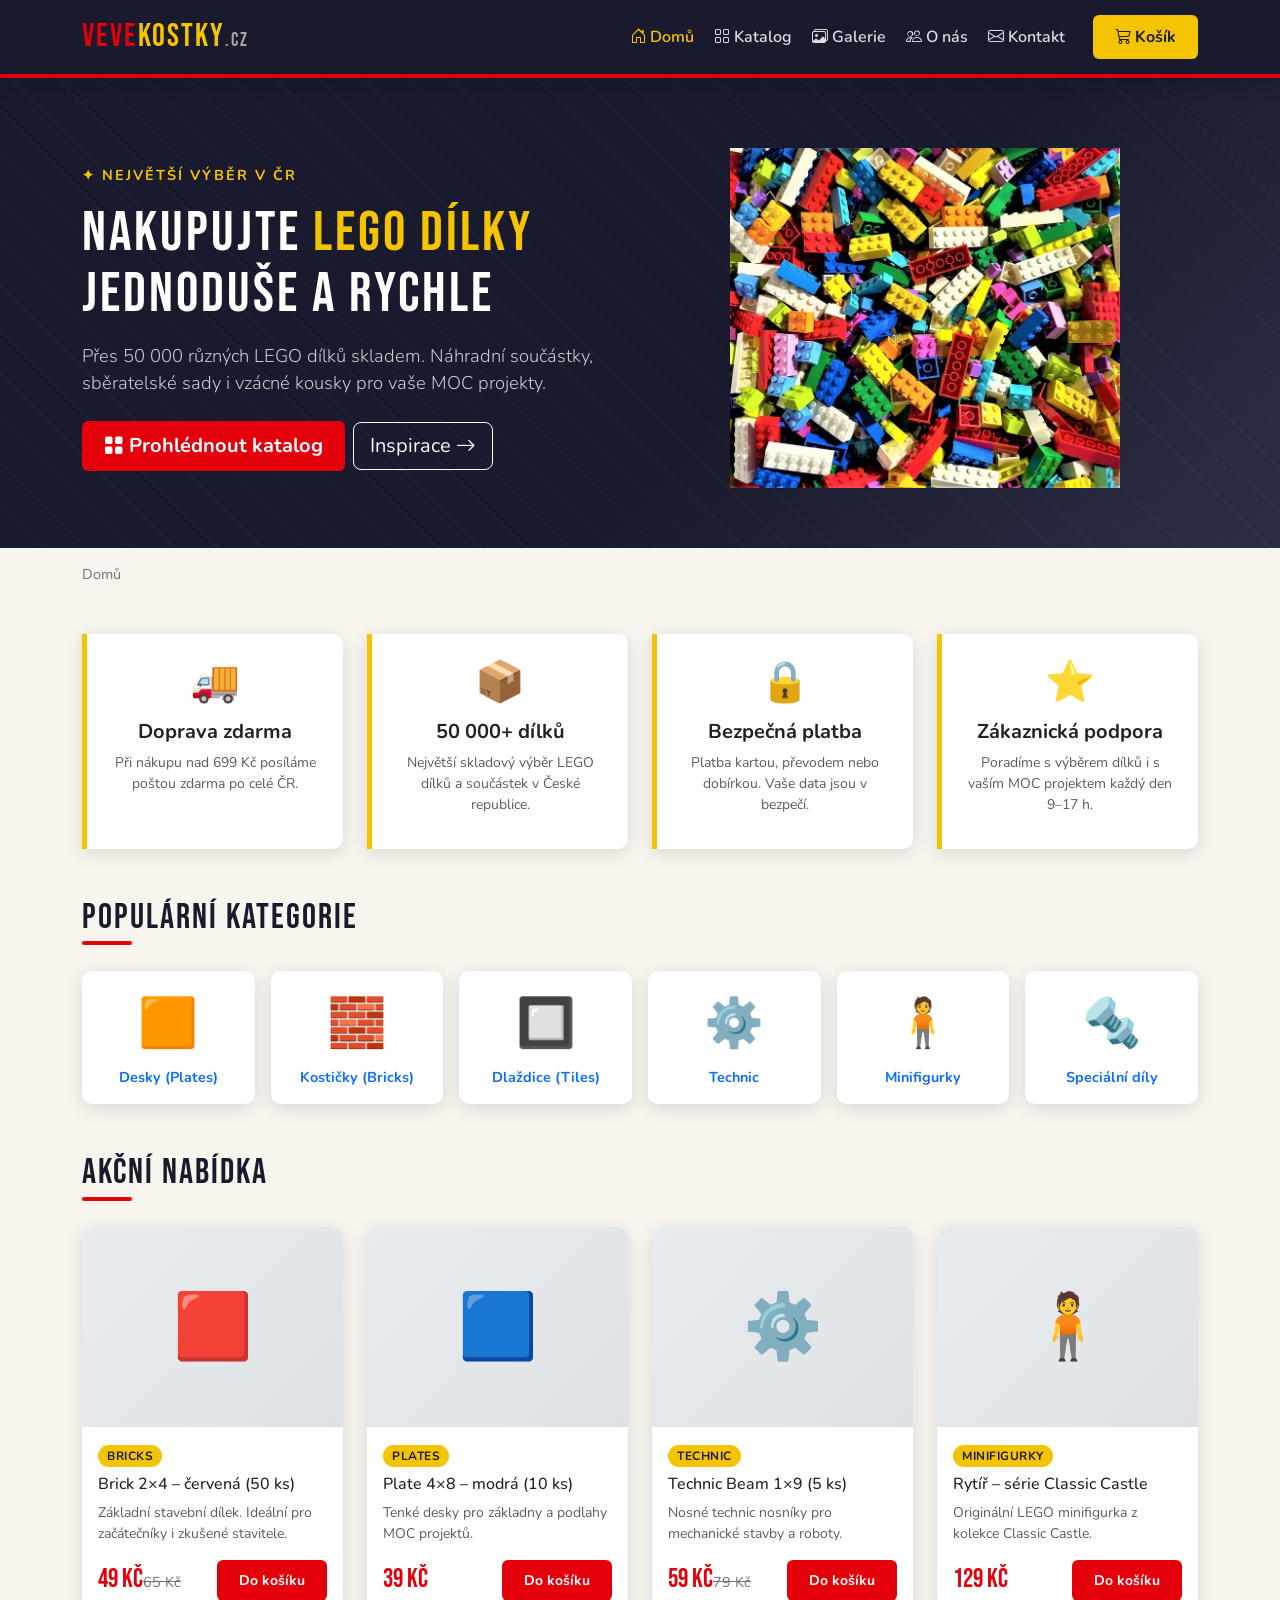
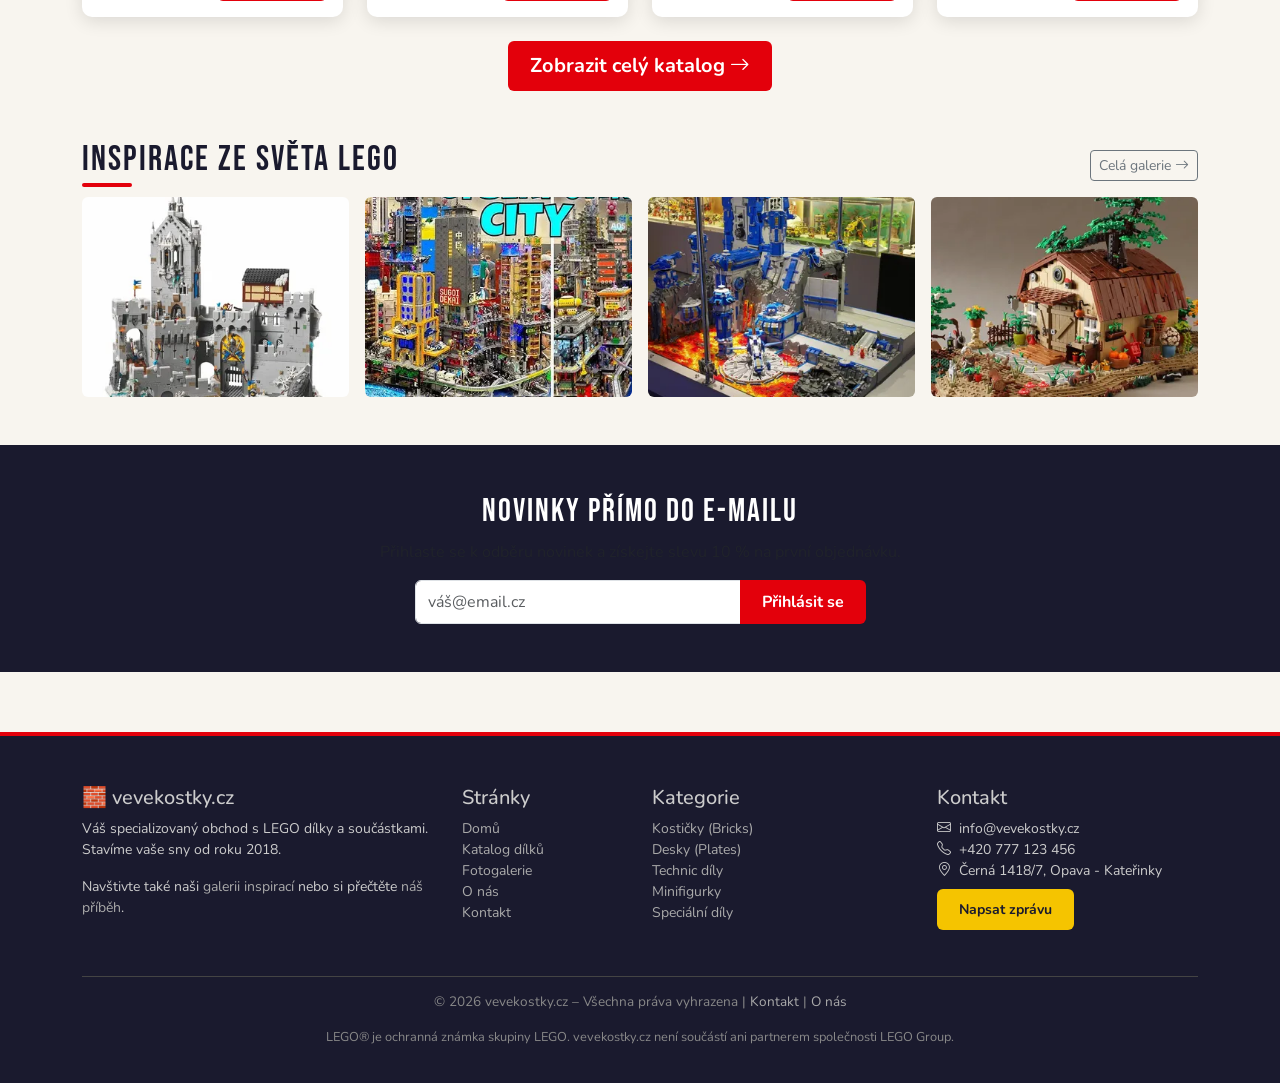
==== commit 565a774d: "Adresa update" ====
--- a/index.html
+++ b/index.html
@@ -1,5 +1,5 @@
-<!doctype html><html lang=cs><head><meta charset=UTF-8><meta content="width=device-width,initial-scale=1.0" name=viewport><title>vevekostky.cz – Váš obchod s LEGO dílky a sadami</title><meta content="vevekostky.cz je český online obchod s LEGO dílky, náhradními součástkami a originálními sadami. Najděte dílek, který vám chybí!" name=description><meta content="LEGO dílky, LEGO součástky, koupit LEGO, náhradní LEGO díly, vevekostky, LEGO eshop, LEGO obchod" name=keywords><meta content=vevekostky.cz name=author><link href=https://e-maja.github.io/vevekostky/index.html rel=canonical><link href=css/bootstrap.min.css rel=stylesheet><link href=css/bootstrap-icons.min.css rel=stylesheet><link href=css/style.min.css rel=stylesheet><script src="https://www.googletagmanager.com/gtag/js?id=G-S69HRTEMBJ" async></script><script>window.dataLayer = window.dataLayer || [];
+<!doctype html><html lang=cs><head><meta charset=UTF-8><meta content="width=device-width,initial-scale=1.0" name=viewport><title>vevekostky.cz – Váš obchod s LEGO dílky a sadami</title><meta content="vevekostky.cz je český online obchod s LEGO dílky, náhradními součástkami a originálními sadami. Najděte dílek, který vám chybí!" name=description><meta content="LEGO dílky, LEGO součástky, koupit LEGO, náhradní LEGO díly, vevekostky, LEGO eshop, LEGO obchod" name=keywords><meta content=vevekostky.cz name=author><link href=https://e-maja.github.io/vevekostky/index.html rel=canonical><link rel=preconnect href=https://fonts.googleapis.com><link rel=preconnect href=https://fonts.gstatic.com crossorigin><link href="https://fonts.googleapis.com/css2?family=Nunito:wght@400;600;700;900&family=Bebas+Neue&display=swap" rel=stylesheet><link href=css/bootstrap.min.css rel=stylesheet><link href=css/bootstrap-icons.min.css rel=stylesheet><link href=css/style.min.css rel=stylesheet><script src="https://www.googletagmanager.com/gtag/js?id=G-S69HRTEMBJ" async></script><script>window.dataLayer = window.dataLayer || [];
   function gtag(){dataLayer.push(arguments);}
   gtag('js', new Date());
 
-  gtag('config', 'G-S69HRTEMBJ');</script><body><nav class="navbar navbar-expand-lg sticky-top shadow"><div class=container><a class=navbar-brand href=index.html><span>veve</span>kostky<small style=font-size:.6em;color:#aaa;>.cz</small></a><button class="navbar-toggler bg-light" data-bs-target=#mainNav data-bs-toggle=collapse type=button><span class=navbar-toggler-icon></span></button><div class="collapse navbar-collapse" id=mainNav><ul class="navbar-nav ms-auto align-items-lg-center gap-lg-1"><li class=nav-item><a class="nav-link active" href=index.html><i class="bi bi-house-door"></i> Domů</a><li class=nav-item><a class=nav-link href=katalog-dilku.html><i class="bi bi-grid"></i> Katalog</a><li class=nav-item><a class=nav-link href=fotogalerie.html><i class="bi bi-images"></i> Galerie</a><li class=nav-item><a class=nav-link href=o-nas.html><i class="bi bi-people"></i> O nás</a><li class=nav-item><a class=nav-link href=kontakt.html><i class="bi bi-envelope"></i> Kontakt</a><li class="nav-item ms-lg-3"><a class="btn btn-yellow position-relative" href=katalog-dilku.html> <i class="bi bi-cart3"></i> Košík <span class="position-absolute top-0 start-100 translate-middle badge rounded-pill bg-danger" id=veve-cart-count style=display:none;>0</span> </a></ul></div></div></nav><section class=hero><div class="container position-relative"><div class="row align-items-center"><div class=col-lg-6><p class=text-uppercase style=color:var(--veve-yellow);font-weight:700;letter-spacing:2px;font-size:.9rem;>✦ Největší výběr v ČR<h1>Nakupujte <span>LEGO dílky</span> jednoduše a rychle</h1><p class="lead mt-3 mb-4">Přes 50 000 různých LEGO dílků skladem. Náhradní součástky, sběratelské sady i vzácné kousky pro vaše MOC projekty.</p><a class="btn btn-veve btn-lg me-2" href=katalog-dilku.html><i class="bi bi-grid-fill"></i> Prohlédnout katalog</a><a class="btn btn-outline-light btn-lg" href=fotogalerie.html>Inspirace <i class="bi bi-arrow-right"></i></a></div><div class="col-lg-6 text-center mt-4 mt-lg-0"><img alt="Ilustrace LEGO dílků" class="img-fluid rounded" src=img/Dilky-lego.webp style=max-height:340px;object-fit:contain;></div></div></div></section><div class="container mt-3"><nav aria-label=breadcrumb><ol class=breadcrumb><li class="breadcrumb-item active">Domů</ol></nav></div><section class="container my-5"><div class="row g-4 text-center"><div class="col-sm-6 col-lg-3"><div class="highlight-box h-100"><div style=font-size:2.5rem;>🚚</div><h2 class="h5 mt-2 fw-bold">Doprava zdarma</h2><p class="text-muted small">Při nákupu nad 699 Kč posíláme poštou zdarma po celé ČR.</div></div><div class="col-sm-6 col-lg-3"><div class="highlight-box h-100"><div style=font-size:2.5rem;>📦</div><h2 class="h5 mt-2 fw-bold">50 000+ dílků</h2><p class="text-muted small">Největší skladový výběr LEGO dílků a součástek v České republice.</div></div><div class="col-sm-6 col-lg-3"><div class="highlight-box h-100"><div style=font-size:2.5rem;>🔒</div><h2 class="h5 mt-2 fw-bold">Bezpečná platba</h2><p class="text-muted small">Platba kartou, převodem nebo dobírkou. Vaše data jsou v bezpečí.</div></div><div class="col-sm-6 col-lg-3"><div class="highlight-box h-100"><div style=font-size:2.5rem;>⭐</div><h2 class="h5 mt-2 fw-bold">Zákaznická podpora</h2><p class="text-muted small">Poradíme s výběrem dílků i s vaším MOC projektem každý den 9–17 h.</div></div></div></section><section class="container my-5"><h2 class=section-title>Populární kategorie</h2><div class="row g-3"><div class="col-6 col-md-4 col-lg-2"><a href="katalog-dilku.html?cat=plates" class=text-decoration-none> <div class="product-card text-center p-3"><div style=font-size:3rem;>🟧</div><p class="fw-bold mt-2 mb-0" style=font-size:.9rem;>Desky (Plates)</div> </a></div><div class="col-6 col-md-4 col-lg-2"><a href="katalog-dilku.html?cat=bricks" class=text-decoration-none> <div class="product-card text-center p-3"><div style=font-size:3rem;>🧱</div><p class="fw-bold mt-2 mb-0" style=font-size:.9rem;>Kostičky (Bricks)</div> </a></div><div class="col-6 col-md-4 col-lg-2"><a href="katalog-dilku.html?cat=tiles" class=text-decoration-none> <div class="product-card text-center p-3"><div style=font-size:3rem;>🔲</div><p class="fw-bold mt-2 mb-0" style=font-size:.9rem;>Dlaždice (Tiles)</div> </a></div><div class="col-6 col-md-4 col-lg-2"><a href="katalog-dilku.html?cat=technic" class=text-decoration-none> <div class="product-card text-center p-3"><div style=font-size:3rem;>⚙️</div><p class="fw-bold mt-2 mb-0" style=font-size:.9rem;>Technic</div> </a></div><div class="col-6 col-md-4 col-lg-2"><a href="katalog-dilku.html?cat=minifigs" class=text-decoration-none> <div class="product-card text-center p-3"><div style=font-size:3rem;>🧍</div><p class="fw-bold mt-2 mb-0" style=font-size:.9rem;>Minifigurky</div> </a></div><div class="col-6 col-md-4 col-lg-2"><a href="katalog-dilku.html?cat=special" class=text-decoration-none> <div class="product-card text-center p-3"><div style=font-size:3rem;>🔩</div><p class="fw-bold mt-2 mb-0" style=font-size:.9rem;>Speciální díly</div> </a></div></div></section><section class="container my-5"><h2 class=section-title>Akční nabídka</h2><div class="row g-4"><div class="col-sm-6 col-lg-3"><div class="product-card h-100"><div class=card-img-placeholder>🟥</div><div class=p-3><span class=badge-cat>Bricks</span><h3 class="h6 mt-2">Brick 2×4 – červená (50 ks)</h3><p class="text-muted small">Základní stavební dílek. Ideální pro začátečníky i zkušené stavitele.<div class="d-flex align-items-center justify-content-between mt-auto"><div><span class=price>49 Kč</span><span class=price-old>65 Kč</span></div><button class="btn btn-veve btn-sm veve-add-to-cart">Do košíku</button></div></div></div></div><div class="col-sm-6 col-lg-3"><div class="product-card h-100"><div class=card-img-placeholder>🟦</div><div class=p-3><span class=badge-cat>Plates</span><h3 class="h6 mt-2">Plate 4×8 – modrá (10 ks)</h3><p class="text-muted small">Tenké desky pro základny a podlahy MOC projektů.<div class="d-flex align-items-center justify-content-between mt-auto"><div><span class=price>39 Kč</span></div><button class="btn btn-veve btn-sm veve-add-to-cart">Do košíku</button></div></div></div></div><div class="col-sm-6 col-lg-3"><div class="product-card h-100"><div class=card-img-placeholder>⚙️</div><div class=p-3><span class=badge-cat>Technic</span><h3 class="h6 mt-2">Technic Beam 1×9 (5 ks)</h3><p class="text-muted small">Nosné technic nosníky pro mechanické stavby a roboty.<div class="d-flex align-items-center justify-content-between mt-auto"><div><span class=price>59 Kč</span><span class=price-old>79 Kč</span></div><button class="btn btn-veve btn-sm veve-add-to-cart">Do košíku</button></div></div></div></div><div class="col-sm-6 col-lg-3"><div class="product-card h-100"><div class=card-img-placeholder>🧍</div><div class=p-3><span class=badge-cat>Minifigurky</span><h3 class="h6 mt-2">Rytíř – série Classic Castle</h3><p class="text-muted small">Originální LEGO minifigurka z kolekce Classic Castle.<div class="d-flex align-items-center justify-content-between mt-auto"><div><span class=price>129 Kč</span></div><button class="btn btn-veve btn-sm veve-add-to-cart">Do košíku</button></div></div></div></div></div><div class="text-center mt-4"><a class="btn btn-veve btn-lg" href=katalog-dilku.html>Zobrazit celý katalog <i class="bi bi-arrow-right"></i></a></div></section><section class="container my-5"><div class="d-flex justify-content-between align-items-end mb-3"><h2 class="section-title mb-0">Inspirace ze světa LEGO</h2><a class="btn btn-outline-secondary btn-sm" href=fotogalerie.html>Celá galerie <i class="bi bi-arrow-right"></i></a></div><div class="row g-3"><div class="col-6 col-md-3"><img alt="LEGO hrad – MOC stavba" class="lazy img-fluid rounded" src="[data-uri]" data-src=img/gallery/thumbs/medieval-castle.webp loading=lazy style=width:100%;height:200px;object-fit:cover;></div><div class="col-6 col-md-3"><img alt="LEGO cyberpunk město" class="lazy img-fluid rounded" src="[data-uri]" data-src=img/gallery/thumbs/cyberpunk-lego.webp loading=lazy style=width:100%;height:200px;object-fit:cover;></div><div class="col-6 col-md-3"><img alt="LEGO vesmírná stanice" class="lazy img-fluid rounded" src="[data-uri]" data-src=img/gallery/thumbs/scifi-bastion.webp loading=lazy style=width:100%;height:200px;object-fit:cover;></div><div class="col-6 col-md-3"><img alt="LEGO zahrada – podzimní MOC" class="lazy img-fluid rounded" src="[data-uri]" data-src=img/gallery/thumbs/Garden-barn.webp loading=lazy style=width:100%;height:200px;object-fit:cover;></div></div></section><section class=py-5 style=background:var(--veve-dark);><div class="container text-center text-white"><h2 style="font-family:'Bebas Neue',sans-serif;font-size:2rem;letter-spacing:2px;">Novinky přímo do e-mailu</h2><p class="text-muted mb-3">Přihlaste se k odběru novinek a získejte slevu 10 % na první objednávku.<div class="row justify-content-center"><div class=col-md-5><div class=input-group><input class=form-control placeholder=váš@email.cz type=email><button class="btn btn-veve">Přihlásit se</button></div></div></div></div></section><footer><div class=container><div class="row g-4"><div class=col-md-4><h3 class=h5>🧱 vevekostky.cz</h3><p class=small>Váš specializovaný obchod s LEGO dílky a součástkami. Stavíme vaše sny od roku 2018.<p class=small>Navštivte také naši <a href=fotogalerie.html>galerii inspirací</a> nebo si přečtěte <a href=o-nas.html>náš příběh</a>.</div><div class=col-md-2><h3 class=h5>Stránky</h3><ul class="list-unstyled small"><li><a href=index.html>Domů</a><li><a href=katalog-dilku.html>Katalog dílků</a><li><a href=fotogalerie.html>Fotogalerie</a><li><a href=o-nas.html>O nás</a><li><a href=kontakt.html>Kontakt</a></ul></div><div class=col-md-3><h3 class=h5>Kategorie</h3><ul class="list-unstyled small"><li><a href=katalog-dilku.html>Kostičky (Bricks)</a><li><a href=katalog-dilku.html>Desky (Plates)</a><li><a href=katalog-dilku.html>Technic díly</a><li><a href=katalog-dilku.html>Minifigurky</a><li><a href=katalog-dilku.html>Speciální díly</a></ul></div><div class=col-md-3><h3 class=h5>Kontakt</h3><ul class="list-unstyled small"><li><i class="bi bi-envelope me-1"></i> info@vevekostky.cz<li><i class="bi bi-telephone me-1"></i> +420 777 123 456<li><i class="bi bi-geo-alt me-1"></i> Náměstí Republiky 1, Praha<li class=mt-2><a class="btn btn-sm btn-yellow" href=kontakt.html>Napsat zprávu</a></ul></div></div><div class=footer-bottom><p>© 2025 vevekostky.cz – Všechna práva vyhrazena | <a href=kontakt.html>Kontakt</a> | <a href=o-nas.html>O nás</a><p class=mt-1 style=font-size:.8rem;>LEGO® je ochranná známka skupiny LEGO. vevekostky.cz není součástí ani partnerem společnosti LEGO Group.</div></div></footer><div id=veve-lightbox><span class=close-btn>×</span><img alt="Náhled obrázku" src="[data-uri]"></div><script src=js/jquery-3.7.1.min.js></script><script src=js/bootstrap.bundle.min.js></script><script src=js/vevekostky.min.js></script>+  gtag('config', 'G-S69HRTEMBJ');</script><body><nav class="navbar navbar-expand-lg sticky-top shadow"><div class=container><a class=navbar-brand href=index.html><span>veve</span>kostky<small style=font-size:.6em;color:#aaa;>.cz</small></a><button class="navbar-toggler bg-light" data-bs-target=#mainNav data-bs-toggle=collapse type=button><span class=navbar-toggler-icon></span></button><div class="collapse navbar-collapse" id=mainNav><ul class="navbar-nav ms-auto align-items-lg-center gap-lg-1"><li class=nav-item><a class="nav-link active" href=index.html><i class="bi bi-house-door"></i> Domů</a><li class=nav-item><a class=nav-link href=katalog-dilku.html><i class="bi bi-grid"></i> Katalog</a><li class=nav-item><a class=nav-link href=fotogalerie.html><i class="bi bi-images"></i> Galerie</a><li class=nav-item><a class=nav-link href=o-nas.html><i class="bi bi-people"></i> O nás</a><li class=nav-item><a class=nav-link href=kontakt.html><i class="bi bi-envelope"></i> Kontakt</a><li class="nav-item ms-lg-3"><a class="btn btn-yellow position-relative" href=katalog-dilku.html> <i class="bi bi-cart3"></i> Košík <span class="position-absolute top-0 start-100 translate-middle badge rounded-pill bg-danger" id=veve-cart-count style=display:none;>0</span> </a></ul></div></div></nav><section class=hero><div class="container position-relative"><div class="row align-items-center"><div class=col-lg-6><p class=text-uppercase style=color:var(--veve-yellow);font-weight:700;letter-spacing:2px;font-size:.9rem;>✦ Největší výběr v ČR<h1>Nakupujte <span>LEGO dílky</span> jednoduše a rychle</h1><p class="lead mt-3 mb-4">Přes 50 000 různých LEGO dílků skladem. Náhradní součástky, sběratelské sady i vzácné kousky pro vaše MOC projekty.</p><a class="btn btn-veve btn-lg me-2" href=katalog-dilku.html><i class="bi bi-grid-fill"></i> Prohlédnout katalog</a><a class="btn btn-outline-light btn-lg" href=fotogalerie.html>Inspirace <i class="bi bi-arrow-right"></i></a></div><div class="col-lg-6 text-center mt-4 mt-lg-0"><img alt="Ilustrace LEGO dílků" class="img-fluid rounded" fetchpriority=high width=800 height=697 src=img/Dilky-lego.webp style=max-height:340px;object-fit:contain;></div></div></div></section><div class="container mt-3"><nav aria-label=breadcrumb><ol class=breadcrumb><li class="breadcrumb-item active">Domů</ol></nav></div><section class="container my-5"><div class="row g-4 text-center"><div class="col-sm-6 col-lg-3"><div class="highlight-box h-100"><div style=font-size:2.5rem;>🚚</div><h2 class="h5 mt-2 fw-bold">Doprava zdarma</h2><p class="text-muted small">Při nákupu nad 699 Kč posíláme poštou zdarma po celé ČR.</div></div><div class="col-sm-6 col-lg-3"><div class="highlight-box h-100"><div style=font-size:2.5rem;>📦</div><h2 class="h5 mt-2 fw-bold">50 000+ dílků</h2><p class="text-muted small">Největší skladový výběr LEGO dílků a součástek v České republice.</div></div><div class="col-sm-6 col-lg-3"><div class="highlight-box h-100"><div style=font-size:2.5rem;>🔒</div><h2 class="h5 mt-2 fw-bold">Bezpečná platba</h2><p class="text-muted small">Platba kartou, převodem nebo dobírkou. Vaše data jsou v bezpečí.</div></div><div class="col-sm-6 col-lg-3"><div class="highlight-box h-100"><div style=font-size:2.5rem;>⭐</div><h2 class="h5 mt-2 fw-bold">Zákaznická podpora</h2><p class="text-muted small">Poradíme s výběrem dílků i s vaším MOC projektem každý den 9–17 h.</div></div></div></section><section class="container my-5"><h2 class=section-title>Populární kategorie</h2><div class="row g-3"><div class="col-6 col-md-4 col-lg-2"><a href="katalog-dilku.html?cat=plates" class=text-decoration-none> <div class="product-card text-center p-3"><div style=font-size:3rem;>🟧</div><p class="fw-bold mt-2 mb-0" style=font-size:.9rem;>Desky (Plates)</div> </a></div><div class="col-6 col-md-4 col-lg-2"><a href="katalog-dilku.html?cat=bricks" class=text-decoration-none> <div class="product-card text-center p-3"><div style=font-size:3rem;>🧱</div><p class="fw-bold mt-2 mb-0" style=font-size:.9rem;>Kostičky (Bricks)</div> </a></div><div class="col-6 col-md-4 col-lg-2"><a href="katalog-dilku.html?cat=tiles" class=text-decoration-none> <div class="product-card text-center p-3"><div style=font-size:3rem;>🔲</div><p class="fw-bold mt-2 mb-0" style=font-size:.9rem;>Dlaždice (Tiles)</div> </a></div><div class="col-6 col-md-4 col-lg-2"><a href="katalog-dilku.html?cat=technic" class=text-decoration-none> <div class="product-card text-center p-3"><div style=font-size:3rem;>⚙️</div><p class="fw-bold mt-2 mb-0" style=font-size:.9rem;>Technic</div> </a></div><div class="col-6 col-md-4 col-lg-2"><a href="katalog-dilku.html?cat=minifigs" class=text-decoration-none> <div class="product-card text-center p-3"><div style=font-size:3rem;>🧍</div><p class="fw-bold mt-2 mb-0" style=font-size:.9rem;>Minifigurky</div> </a></div><div class="col-6 col-md-4 col-lg-2"><a href="katalog-dilku.html?cat=special" class=text-decoration-none> <div class="product-card text-center p-3"><div style=font-size:3rem;>🔩</div><p class="fw-bold mt-2 mb-0" style=font-size:.9rem;>Speciální díly</div> </a></div></div></section><section class="container my-5"><h2 class=section-title>Akční nabídka</h2><div class="row g-4"><div class="col-sm-6 col-lg-3"><div class="product-card h-100"><div class=card-img-placeholder>🟥</div><div class=p-3><span class=badge-cat>Bricks</span><h3 class="h6 mt-2">Brick 2×4 – červená (50 ks)</h3><p class="text-muted small">Základní stavební dílek. Ideální pro začátečníky i zkušené stavitele.<div class="d-flex align-items-center justify-content-between mt-auto"><div><span class=price>49 Kč</span><span class=price-old>65 Kč</span></div><button class="btn btn-veve btn-sm veve-add-to-cart">Do košíku</button></div></div></div></div><div class="col-sm-6 col-lg-3"><div class="product-card h-100"><div class=card-img-placeholder>🟦</div><div class=p-3><span class=badge-cat>Plates</span><h3 class="h6 mt-2">Plate 4×8 – modrá (10 ks)</h3><p class="text-muted small">Tenké desky pro základny a podlahy MOC projektů.<div class="d-flex align-items-center justify-content-between mt-auto"><div><span class=price>39 Kč</span></div><button class="btn btn-veve btn-sm veve-add-to-cart">Do košíku</button></div></div></div></div><div class="col-sm-6 col-lg-3"><div class="product-card h-100"><div class=card-img-placeholder>⚙️</div><div class=p-3><span class=badge-cat>Technic</span><h3 class="h6 mt-2">Technic Beam 1×9 (5 ks)</h3><p class="text-muted small">Nosné technic nosníky pro mechanické stavby a roboty.<div class="d-flex align-items-center justify-content-between mt-auto"><div><span class=price>59 Kč</span><span class=price-old>79 Kč</span></div><button class="btn btn-veve btn-sm veve-add-to-cart">Do košíku</button></div></div></div></div><div class="col-sm-6 col-lg-3"><div class="product-card h-100"><div class=card-img-placeholder>🧍</div><div class=p-3><span class=badge-cat>Minifigurky</span><h3 class="h6 mt-2">Rytíř – série Classic Castle</h3><p class="text-muted small">Originální LEGO minifigurka z kolekce Classic Castle.<div class="d-flex align-items-center justify-content-between mt-auto"><div><span class=price>129 Kč</span></div><button class="btn btn-veve btn-sm veve-add-to-cart">Do košíku</button></div></div></div></div></div><div class="text-center mt-4"><a class="btn btn-veve btn-lg" href=katalog-dilku.html>Zobrazit celý katalog <i class="bi bi-arrow-right"></i></a></div></section><section class="container my-5"><div class="d-flex justify-content-between align-items-end mb-3"><h2 class="section-title mb-0">Inspirace ze světa LEGO</h2><a class="btn btn-outline-secondary btn-sm" href=fotogalerie.html>Celá galerie <i class="bi bi-arrow-right"></i></a></div><div class="row g-3"><div class="col-6 col-md-3"><img alt="LEGO hrad – MOC stavba" class="lazy img-fluid rounded" src="[data-uri]" data-src=img/gallery/thumbs/medieval-castle.webp loading=lazy style=width:100%;height:200px;object-fit:cover;></div><div class="col-6 col-md-3"><img alt="LEGO cyberpunk město" class="lazy img-fluid rounded" src="[data-uri]" data-src=img/gallery/thumbs/cyberpunk-lego.webp loading=lazy style=width:100%;height:200px;object-fit:cover;></div><div class="col-6 col-md-3"><img alt="LEGO vesmírná stanice" class="lazy img-fluid rounded" src="[data-uri]" data-src=img/gallery/thumbs/scifi-bastion.webp loading=lazy style=width:100%;height:200px;object-fit:cover;></div><div class="col-6 col-md-3"><img alt="LEGO zahrada – podzimní MOC" class="lazy img-fluid rounded" src="[data-uri]" data-src=img/gallery/thumbs/Garden-barn.webp loading=lazy style=width:100%;height:200px;object-fit:cover;></div></div></section><section class=py-5 style=background:var(--veve-dark);><div class="container text-center text-white"><h2 style="font-family:'Bebas Neue',sans-serif;font-size:2rem;letter-spacing:2px;">Novinky přímo do e-mailu</h2><p class="text-muted mb-3">Přihlaste se k odběru novinek a získejte slevu 10 % na první objednávku.<div class="row justify-content-center"><div class=col-md-5><div class=input-group><input class=form-control placeholder=váš@email.cz type=email><button class="btn btn-veve">Přihlásit se</button></div></div></div></div></section><footer><div class=container><div class="row g-4"><div class=col-md-4><h3 class=h5>🧱 vevekostky.cz</h3><p class=small>Váš specializovaný obchod s LEGO dílky a součástkami. Stavíme vaše sny od roku 2018.<p class=small>Navštivte také naši <a href=fotogalerie.html>galerii inspirací</a> nebo si přečtěte <a href=o-nas.html>náš příběh</a>.</div><div class=col-md-2><h3 class=h5>Stránky</h3><ul class="list-unstyled small"><li><a href=index.html>Domů</a><li><a href=katalog-dilku.html>Katalog dílků</a><li><a href=fotogalerie.html>Fotogalerie</a><li><a href=o-nas.html>O nás</a><li><a href=kontakt.html>Kontakt</a></ul></div><div class=col-md-3><h3 class=h5>Kategorie</h3><ul class="list-unstyled small"><li><a href=katalog-dilku.html>Kostičky (Bricks)</a><li><a href=katalog-dilku.html>Desky (Plates)</a><li><a href=katalog-dilku.html>Technic díly</a><li><a href=katalog-dilku.html>Minifigurky</a><li><a href=katalog-dilku.html>Speciální díly</a></ul></div><div class=col-md-3><h3 class=h5>Kontakt</h3><ul class="list-unstyled small"><li><i class="bi bi-envelope me-1"></i> info@vevekostky.cz<li><i class="bi bi-telephone me-1"></i> +420 777 123 456<li><i class="bi bi-geo-alt me-1"></i> Černá 1418/7, Opava - Kateřinky<li class=mt-2><a class="btn btn-sm btn-yellow" href=kontakt.html>Napsat zprávu</a></ul></div></div><div class=footer-bottom><p>© 2026 vevekostky.cz – Všechna práva vyhrazena | <a href=kontakt.html>Kontakt</a> | <a href=o-nas.html>O nás</a><p class=mt-1 style=font-size:.8rem;>LEGO® je ochranná známka skupiny LEGO. vevekostky.cz není součástí ani partnerem společnosti LEGO Group.</div></div></footer><div id=veve-lightbox><span class=close-btn>×</span><img alt="Náhled obrázku" src="[data-uri]"></div><script src=js/jquery-3.7.1.min.js></script><script src=js/bootstrap.bundle.min.js></script><script src=js/vevekostky.min.js></script>
